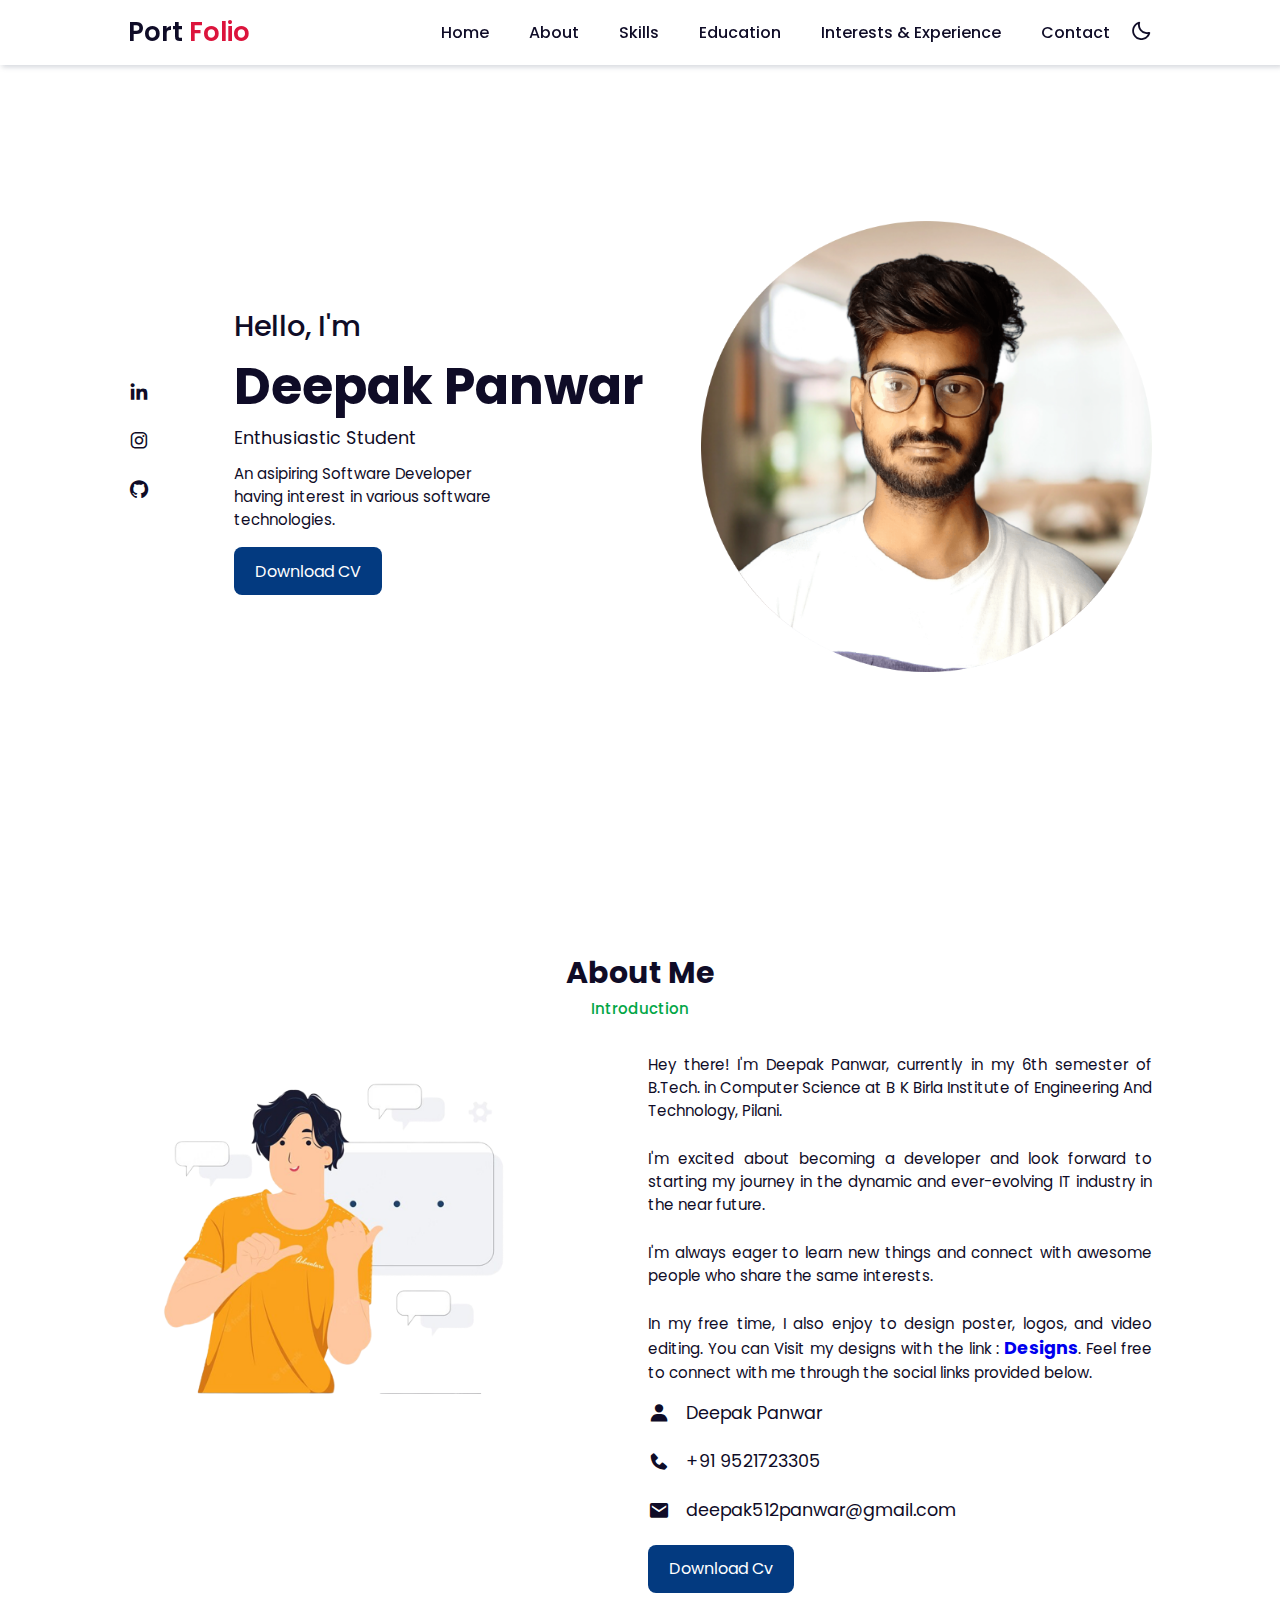
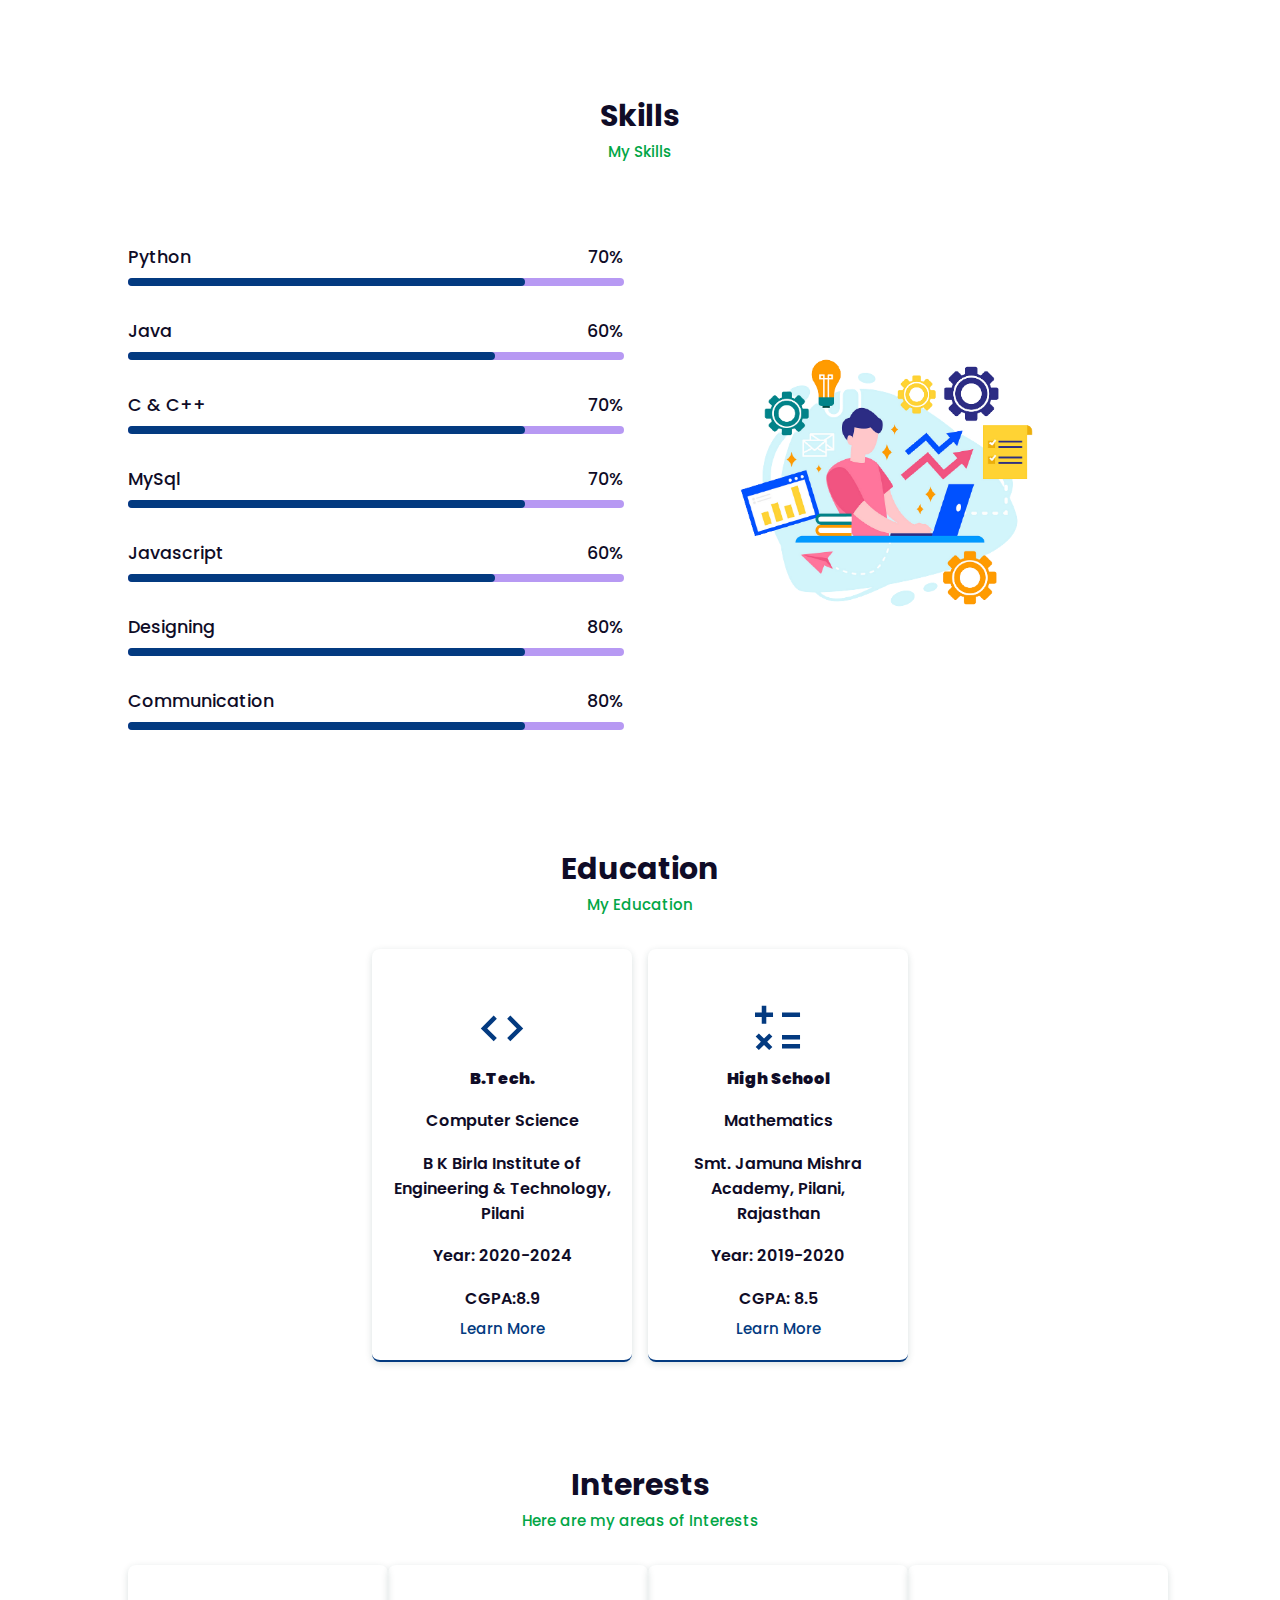
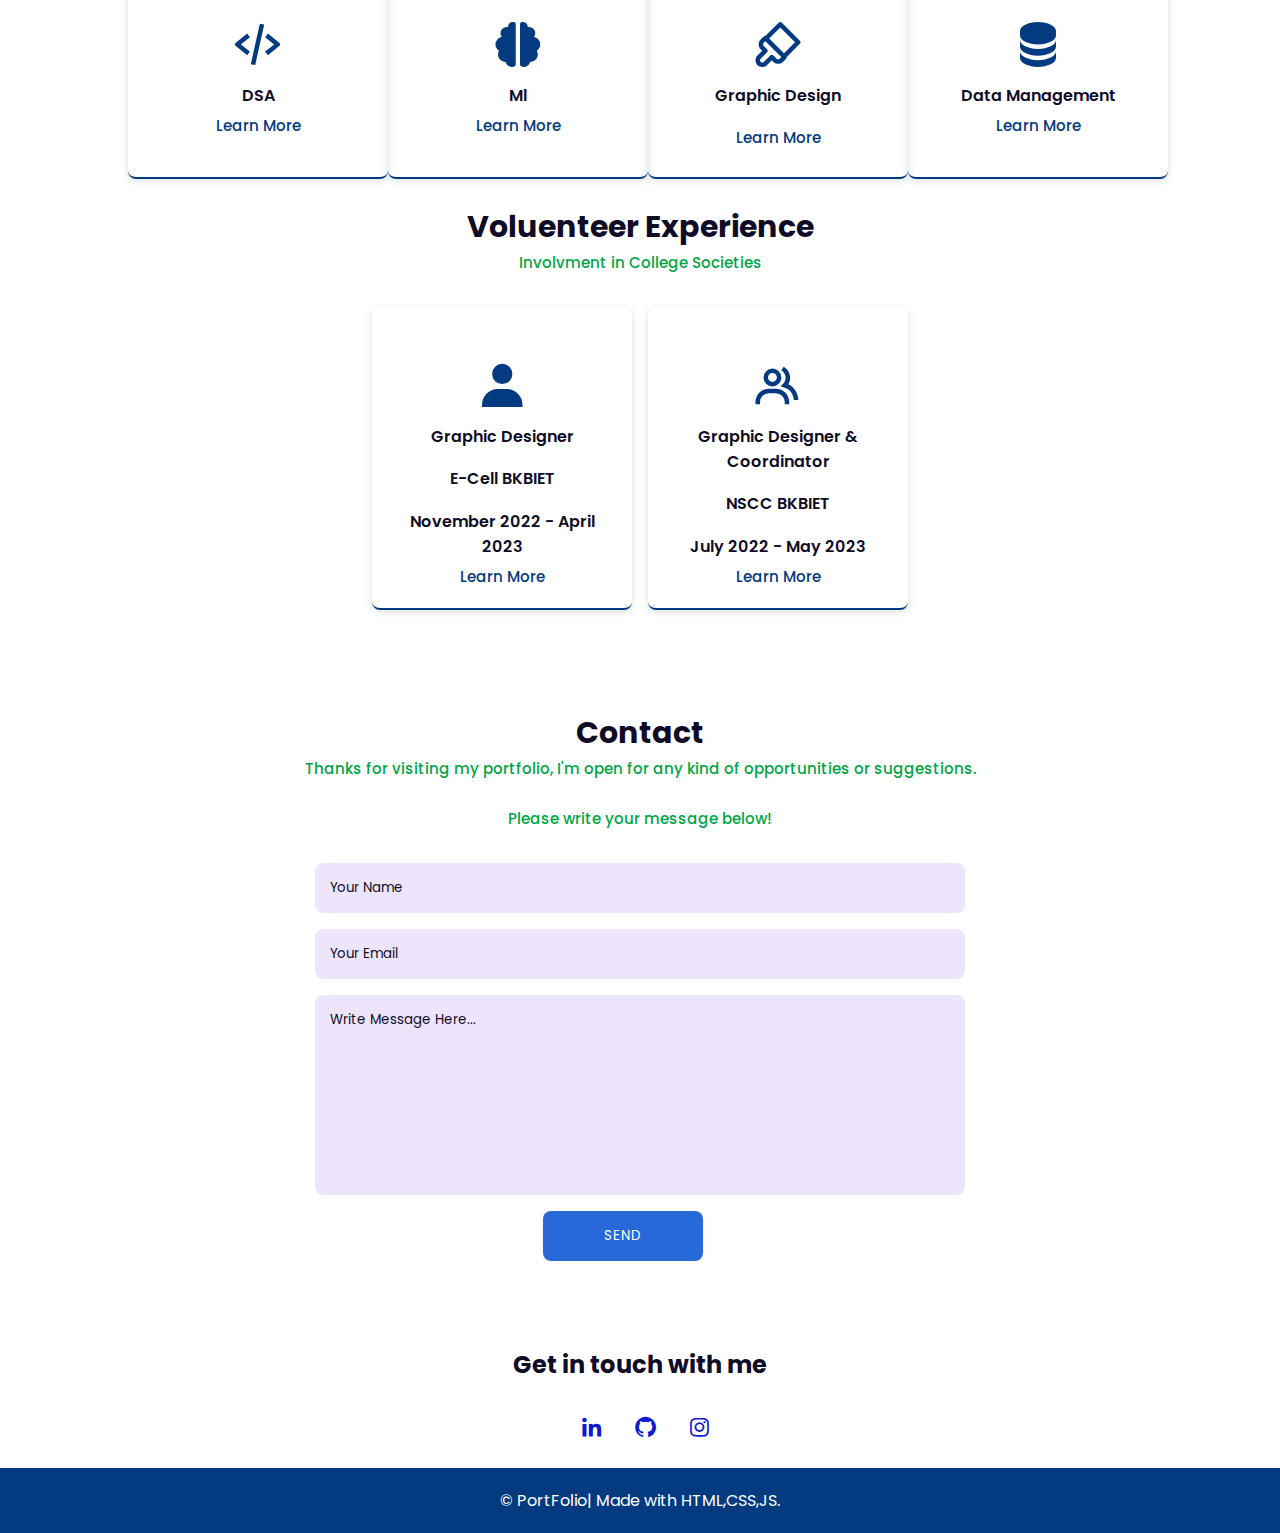
==== index.html @ 1e70e0e8 "Add files via upload" ====
<!DOCTYPE html>
<html lang="en">

<head>
    <meta charset="UTF-8">
    <meta http-equiv="X-UA-Compatible" content="IE=edge">
    <meta name="viewport" content="width=device-width, initial-scale=1.0">
    <title> PortFlix - Personal Portfolio Website </title>
    <link rel="stylesheet" href="style.css">
    <link rel="stylesheet" href="https://cdn.jsdelivr.net/npm/boxicons@latest/css/boxicons.min.css">
</head>

<body>
<!-- Navbar  Section Start -->
<header>
    <a href="#home" class="logo">Port <span> Folio</span></a>

    <div class="bx bx-menu" id="menu-icon"></div>

    <ul class="navbar">
        <li><a href="#home">Home</a></li>
        <li><a href="#about">About</a></li>
        <li><a href="#skills">Skills</a></li>
        <li><a href="#Education">Education</a></li>
        <li><a href="#Interests & Experience">Interests & Experience</a></li>
        <li><a href="#contact">Contact</a></li>
        <div class="bx bx-moon" id="darkmode"></div>
    </ul>
</header>
<!-- Navbar Section End -->
<!-- Home Section Start -->
<section class="home" id="home">
    <div class="social">
        <a href="https://www.linkedin.com/in/deepakpanwar"><i class='bx bxl-linkedin'></i></a>
        <a href="https://instagram.com/deepakpanwar512?igshid=ZGUzMzM3NWJiOQ=="><i class='bx bxl-instagram'></i></a>
        <a href="https://github.com/DJPanwar"><i class='bx bxl-github'></i></a>
    </div>
    <div class="home-img">
        <img src="profile-pic.png" alt="">
    </div>
    <div class="home-text">
        <span>Hello, I'm</span>
        <h1>Deepak Panwar</h1>
        <h2>Enthusiastic Student</h2>
        <p>An asipiring Software Developer<br> having interest in various software <br> technologies.</p>
        <a href="first resume.pdf" class="btn">Download CV</a>
    </div>
</section>
<!-- Home Section End -->
<!-- About Section Start -->

<section class="about" id="about">
    <div class="heading">
        <h2>About Me</h2>
        <span>Introduction</span>
    </div>

    <div class="about-container">
        <div class="about-img">
            <img src="about.png" alt="">
        </div>
        <div class="about-text">
            <p>Hey there! I'm Deepak Panwar, currently in my 6th semester of B.Tech. in Computer Science at B K Birla Institute of Engineering And Technology, Pilani.</p>
            <br>
            <p>I'm excited about becoming a developer and look forward to starting my journey in the dynamic and ever-evolving IT industry in the near future.</p>
            <br>
            <p>I'm always eager to learn new things and connect with awesome people who share the same interests.</p>
            <br>
            <p>In my free time, I also enjoy to design poster, logos, and video editing. You can Visit my designs with the link : <span><a href="design.html"><b>Designs</b></a></span>. Feel free to connect with me through the social links provided below.</p>
            <div class="information">
                <div class="info-box">
                    <i class='bx bxs-user'></i>
                    <span>Deepak Panwar</span>
                </div>

                <div class="info-box">
                    <i class='bx bxs-phone'></i>
                    <span>+91 9521723305</span>
                </div>

                <div class="info-box">
                    <i class='bx bxs-envelope'></i>
                    <span>deepak512panwar@gmail.com</span>
                </div>
            </div>
            <a href="first resume.pdf" class="btn">Download Cv</a>
        </div>
    </div>
</section>
<!-- About Section End -->


<!-- Skills Section Start -->

<section class="skills" id="skills">
    <div class="heading">
        <h2>Skills</h2>
        <span>My Skills</span>
    </div>

    <div class="skills-container">
        <div class="bars">

            <div class="bars-box">
                <h3>Python</h3>
                <span>70%</span>
                <div class="light-bar"></div>
                <div class="percent-bar react-bar"></div>
            </div>

            <div class="bars-box">
                <h3>Java</h3>
                <span>60%</span>
                <div class="light-bar"></div>
                <div class="percent-bar js-bar"></div>
            </div>

            <div class="bars-box">
                <h3>C & C++</h3>
                <span>70%</span>
                <div class="light-bar"></div>
                <div class="percent-bar react-bar"></div>
            </div>

            <div class="bars-box">
                <h3>MySql</h3>
                <span>70%</span>
                <div class="light-bar"></div>
                <div class="percent-bar react-bar"></div>
            </div>

            <div class="bars-box">
                <h3>Javascript</h3>
                <span>60%</span>
                <div class="light-bar"></div>
                <div class="percent-bar js-bar"></div>
            </div>

            <div class="bars-box">
                <h3>Designing</h3>
                <span>80%</span>
                <div class="light-bar"></div>
                <div class="percent-bar react-bar"></div>
            </div>

            <div class="bars-box">
                <h3>Communication</h3>
                <span>80%</span>
                <div class="light-bar"></div>
                <div class="percent-bar react-bar"></div>
            </div>
        </div>
        <div class="skills-img">
            <img src="1_8ygFKYb0Yo6Hc-vnScGA9A-removebg-preview.png" alt="Skill">
        </div>
    </div>
</section>
<!-- Skills Section End -->

<!-- Services Section Start -->
<section class="Education" id="Education">
    <div class="heading">
        <h2>Education</h2>
        <span>My Education</span>
    </div>
    <div class="services-content">

        <div class="services-box">
            <i class='bx bx-code'></i>
            <h3><b>B.Tech.</b></h3>
            <h3>Computer Science</h3>
            <h3>B K Birla Institute of Engineering & Technology, Pilani</h3>
            <h3>Year: 2020-2024</h3>
            <h3>CGPA:8.9</h3>
            <a href="#contact">Learn More</a>
        </div>

        <div class="services-box">
            <i class='bx bx-math'></i>
            <h3><b>High School</b></h3>
            <h3>Mathematics</h3>
            <h3>Smt. Jamuna Mishra Academy, Pilani, Rajasthan</h3>
            <h3>Year: 2019-2020</h3>
            <h3>CGPA: 8.5</h3>
            <a href="#contact">Learn More</a>
        </div>
     
    </div>
</section>
<!-- Services Section End -->

<!-- Services Section Start -->
<section class="Interests & Experience" id="Interests & Experience">
    <div class="heading">
        <h2>Interests</h2>
        <span>Here are my areas of Interests</span>
    </div>
    <div class="services-content">

        <div class="services-box">
            <i class='bx bx-code-alt'></i>
            <h3>DSA</h3>
            <a href="#contact">Learn More</a>
        </div>

        <div class="services-box">
            <i class='bx bxs-brain'></i>
            <h3>Ml</h3>
            <a href="#contact">Learn More</a>
        </div>
        <div class="services-box">
            <i class='bx bx-brush'></i>
            <h3>Graphic Design<h3>
            <a href="#contact">Learn More</a>
        </div>

        <div class="services-box">
            <i class='bx bxs-data'></i>
            <h3>Data Management</h3>
            <a href="#contact">Learn More</a>
        </div>
    </div>
    <br>
    <div class="heading">
        <h2>Voluenteer Experience</h2>
        <span>Involvment in College Societies</span>
    </div>
    <div class="services-content">

        <div class="services-box">
            <i class='bx bxs-user'></i>
            <h3>Graphic Designer</h3>
            <h3>E-Cell BKBIET</h3>
            <h3>November 2022 - April 2023</h3>
            <a href="#contact">Learn More</a>
        </div>

        <div class="services-box">
            <i class='bx bx-group'></i>
            <h3>Graphic Designer & Coordinator</h3>
            <h3>NSCC BKBIET</h3>
            <h3>July 2022 - May 2023</h3>
            <a href="#contact">Learn More</a>
        </div>
</section>
<!-- Services Section End -->

<!-- Contact Section Start -->
<section class="contact" id="contact">
    <div class="heading">
        <h2>Contact</h2>
        <span>Thanks for visiting my portfolio, I'm open for any kind of opportunities or suggestions.</span>
        <br>
        <br>
        <span>Please write your message below!</span>
    </div>
    <div class="contact-form">
        <form  name="contact" method="POST" data-netlify="true">
            <input type="hidden" name="form-name" value="contact">
            <input type="text" name="name" placeholder="Your Name" required>
            <input type="email" name="email" id="" placeholder="Your Email" required>
            <textarea name="message" cols="30" rows="10" placeholder="Write Message Here..." required></textarea>
            <input type="button" value="Send" class="contact-button">
        </form>
    </div>
</section>
<!-- Contact Section End -->
<div class="footer">
    <h2>Get in touch with me</h2>
    <div class="footer-social">
        <a href="https://www.linkedin.com/in/deepakpanwar"><i class='bx bxl-linkedin'></i></a>
        <a href="https://github.com/DJPanwar"><i class='bx bxl-github'></i></a>
        <a href="https://instagram.com/deepakpanwar512?igshid=ZGUzMzM3NWJiOQ=="><i class='bx bxl-instagram'></i></a>
    </div>

</div>

<div class="copyright">
    &#169; PortFolio| Made with HTML,CSS,JS.</p>
</div>










    <!-- Javascript -->
    <script src="script.js"></script>
</body>

</html>
---- style.css ----
@import url("https://fonts.googleapis.com/css2?family=Poppins:wght@200;300;400;500;600;700&display=swap");

 * {
   margin: 0;
   padding: 0;
   box-sizing: border-box;
   list-style: none;
   text-decoration: none;
   scroll-behavior: smooth;
   scroll-padding-top: 2rem;
   font-family: "Poppins", sans-serif;
 }

 :root {
   --main-color: #033a80;
   --bg-color: #fff;
   --text-color: #0f0c27;
   --hover: hsl(260, 100%, 51%);
   --big-font: 3.2rem;
   --medium-font: 1.8rem;
   --p-font: 0.941rem;
 }

 section {
   padding: 50px 10%;
 }

 body.active {
   --text-color: #fff;
   --bg-color: #000000;
 }

 body {
   background: var(--bg-color);
   color: var(--text-color);
 }

 *::selection {
   color: var(--bg-color);
   background: var(--main-color);
 }

 .heading {
   text-align: center;
 }

 .heading h2 {
   font-size: 30px;
 }

 .heading span {
   font-size: var(--p-font);
   color: rgb(2, 166, 70);
 }

 header {
   position: fixed;
   width: 100%;
   top: 0;
   right: 0;
   z-index: 1000;
   display: flex;
   align-items: center;
   justify-content: space-between;
   background: var(--bg-color);
   padding: 13px 10%;
   transition: 0.2s;
   box-shadow: -3px -3px 7px #ffffff73,
     2px 2px 5px rgba(94, 104, 121, 0.288);
 }

 header.shadow {
   box-shadow: 0 0 4px rgb(14 55 54 / 15%);
 }

 .logo {
   font-size: 1.61rem;
   font-weight: 600;
   color: var(--text-color);
 }

 .logo span {
   font-size: 1.61rem;
   font-weight: 600;
   color: crimson;
 }

 .navbar {
   display: flex;
 }

 .navbar a {
   font-size: 1rem;
   padding: 10px 20px;
   color: var(--text-color);
   font-weight: 500;
 }

 .navbar a:hover {
   color: var(--hover);
 }

 #menu-icon {
   font-size: 24px;
   cursor: pointer;
   z-index: 10001;
   display: none;
 }

 #darkmode {
   font-size: 22px;
   cursor: pointer;
 }

 .home {
   position: relative;
   width: 100%;
   min-height: 100vh;
   display: grid;
   grid-template-columns: 0.2fr 1fr 1fr;
   align-items: center;
   gap: 1rem;
 }

 .home-img {
   order: 3;
 }

 .home-img img {
   width: 100%;
 }
.home-img :hover{
  transform: scale(1.1);
 
}
 .home-text span {
   font-size: var(--medium-font);
   font-weight: 500;
 }

 .home-text h1 {
   font-size: var(--big-font);
 }
 .home-text h2 {
   font-size: 1.1rem;
   font-weight: 400;
 }

 .home-text p {
   font-size: var(--p-font);
   font-weight: 400;
   margin: 0.7rem 0 1rem;
 }

 .social {
   display: flex;
   flex-direction: column;
 }

 .social a {
   margin-bottom: 1rem;
   font-size: 22px;
   color: var(--text-color);
 }

 .social a:hover {
   color: var(--hover);
 }

 .btn {
   display: inline-block;
   background: var(--main-color);
   color: #fff;
   padding: 0.7rem 1.3rem;
   border-radius: 0.5rem;
 }

 .btn:hover {
   background: var(--hover);
 }


 .about-container {
   display: grid;
   grid-template-columns: repeat(2, 1fr);
   gap: 1rem;
   margin-top: 2rem;
 }

 .about-img img {
   width: 80%;
   border-radius: 0.5rem;
 }

 .about-text p {
   font-size: var(--p-font);
   font-weight: 400;
   text-align: justify;
 }

 .information {
   margin: 1rem 0 1.4rem;
 }

 .information .info-box {
   display: flex;
   align-items: center;
   margin-bottom: 1.4rem;
 }

 .information .info-box .bx {
   font-size: 22px;
 }

 .information .info-box span {
   font-weight: 400;
   margin-left: 1rem;
 }

 .skills-container {
   display: grid;
   grid-template-columns: repeat(2, 1fr);
   align-items: center;
   gap: 2rem;
   margin-top: 4rem;
 }

 .skills-img img {
   width: 80%;
   padding-left: 4rem;
   object-position: center;
 }

 .bars-box {
   position: relative;
   display: flex;
   justify-content: space-between;
   align-items: center;
   padding: 1rem 0;
   margin-bottom: 1rem;
 }

 .bars-box h3,
 span {
   font-size: 1.1rem;
   font-weight: 500;
 }

 .light-bar {
   position: absolute;
   bottom: 0;
   left: 0;
   width: 100%;
   height: 0.5rem;
   background: hsla(260, 100%, 44%, 0.4);
   border-radius: 0.5rem;
 }

 .percent-bar {
   position: absolute;
   bottom: 0;
   left: 0;
   height: 0.5rem;
   background: var(--main-color);
   border-radius: 0.5rem;
 }

 .html-bar {
   width: 94%;
 }

 .css-bar {
   width: 84%;
 }

 .js-bar {
   width: 74%;
 }

 .react-bar {
   width: 80%;
 }

 .services-content {
   display: grid;
   grid-template-columns: repeat(auto-fit, minmax(200px, auto));
   justify-content: center;
   gap: 1rem;
   margin-top: 2rem;
 }

 .services-box {
   padding: 20px;
   width: 260px;
   display: flex;
   flex-direction: column;
   align-items: center;
   text-align: center;
   border-radius: 0.5rem;
   border-bottom: 2px solid var(--main-color);
   box-shadow: 0 2px 7px rgb(14 55 54 / 15%);
 }

 .services-box:hover {
   background-color: #02225a;
 }

 .services-box h3 {
   font-size: 1rem;
   font-weight: 600;
   margin: 0.7rem 0 0.4rem;
 }

 .services-box:hover h3 {
   color: #fff;
 }

 .services-box .bx {
   padding-top: 2rem;
   font-size: 54px;
   color: var(--main-color);
 }

 .services-box:hover .bx {
   color: #22cf91;
 }

 .services-box a {
   color: var(--main-color);
   font-size: var(--p-font);
   font-weight: 500;
 }

 .services-box:hover a {
   color: #8b8a8f;
 }

 .contact-form {
   display: grid;
   place-items: center;
   margin-top: 2rem;
 }

 .contact-form form {
   display: flex;
   flex-direction: column;
   width: 650px;
 }

 form input,
 textarea {
   padding: 15px;
   border-radius: 0.5rem;
   width: 100%;
   border: none;
   outline: none;
   background: hsla(260, 100%, 44%, 0.1);
   margin-bottom: 1rem;
   color: var(--text-color);
 }

 form input::placeholder,
 textarea::placeholder {
   color: var(--text-color);
 }

 form textarea {
   resize: none;
   height: 200px;
 }

 .contact-button {
   width: 160px;
   cursor: pointer;
   background: #2768d9;
   color: #fff;
   align-items: center;
   justify-content: center;
   text-transform: uppercase;
   letter-spacing: 1px;
   margin-left: 35%;
 }

 .contact-button:hover {
   background: var(--hover);
 }

 .footer {
   display: grid;
   place-items: center;
   padding: 20px;
   color: #000;
 }

 .footer h2 {
   font-size: 1.5rem;
   margin-bottom: 1.6rem;
   color: var(--text-color)
 }

 .footer-social a i {
   color: rgb(10, 26, 208);
   font-size: 25px;
   margin-left: 10px;
   text-align: center;
   line-height: 40px;
   background-color: #fff;
   border-radius: 50%;
   width: 40px;
   height: 40px;
 }

 .copyright {
   padding: 20px;
   background: var(--main-color);
   text-align: center;
   color: #fff;
 }

 .copyright a {
   color: #22cf91;
 }

 /* For Mobile */
 @media (max-width: 991px) {
   header {
     padding: 18px 4%;
   }

   section {
     padding: 50px 4%;
   }
 }

 @media (max-width: 881px) {
   :root {
     --big-font: 2.7rem;
     --medium-font: 1.4rem;
   }
 }

 @media (max-width: 768px) {
   :root {
     --big-font: 2.4rem;
     --medium-font: 1.2rem;
   }

   header {
     padding: 11px 4%;
   }

   #menu-icon {
     display: initial;
     color: var(--text-color);
   }

   header .navbar {
     position: absolute;
     top: -500px;
     left: 0;
     right: 0;
     display: flex;
     flex-direction: column;
     background: var(--bg-color);
     box-shadow: 0 4px 4px rgb(0 0 0 / 10%);
     transition: 0.2s ease;
     text-align: center;
   }

   .navbar.active {
     top: 100%;
   }

   .navbar a {
     padding: 1.5rem;
     display: block;
     background: var(--bg-color);
   }

   #darkmode {
     position: absolute;
     top: 1.4rem;
     right: 2rem;
   }

   .scroll-down {
     display: none;
   }

   .home {
     grid-template-columns: 0.5fr 3fr;
   }

   .home-text {
     grid-column: 1/3;
     padding-left: 1.4rem;
   }

   .home-img {
     order: initial;
   }

   .about-container {
     grid-template-columns: 1fr;
   }

   .about-img {
     display: flex;
     justify-content: center;
   }

   .skills-container {
     grid-template-columns: 1fr;
   }

   .skills-img img {
     padding-left: 0;
   }

   .skills-img {
     padding-top: 2rem;
     display: flex;
     justify-content: center;
   }

   .contact-form form {
     width: 300px;
   }

   .contact-button {
     margin-left: 25%;
   }
 }

 @media (max-width: 340px) {
   :root {
     --big-font: 1.7rem;
     --medium-font: 1.1rem;
   }

   .home-text span {
     font-size: 1rem;
   }

   .home-text h2 {
     font-size: 0.9rem;
     font-weight: 500;
   }

   .information .info-box span {
     font-size: 1rem;
   }

   .contact-form form {
     width: 300px;
   }

   .contact-button {
     margin-left: 25%;
   }
 }
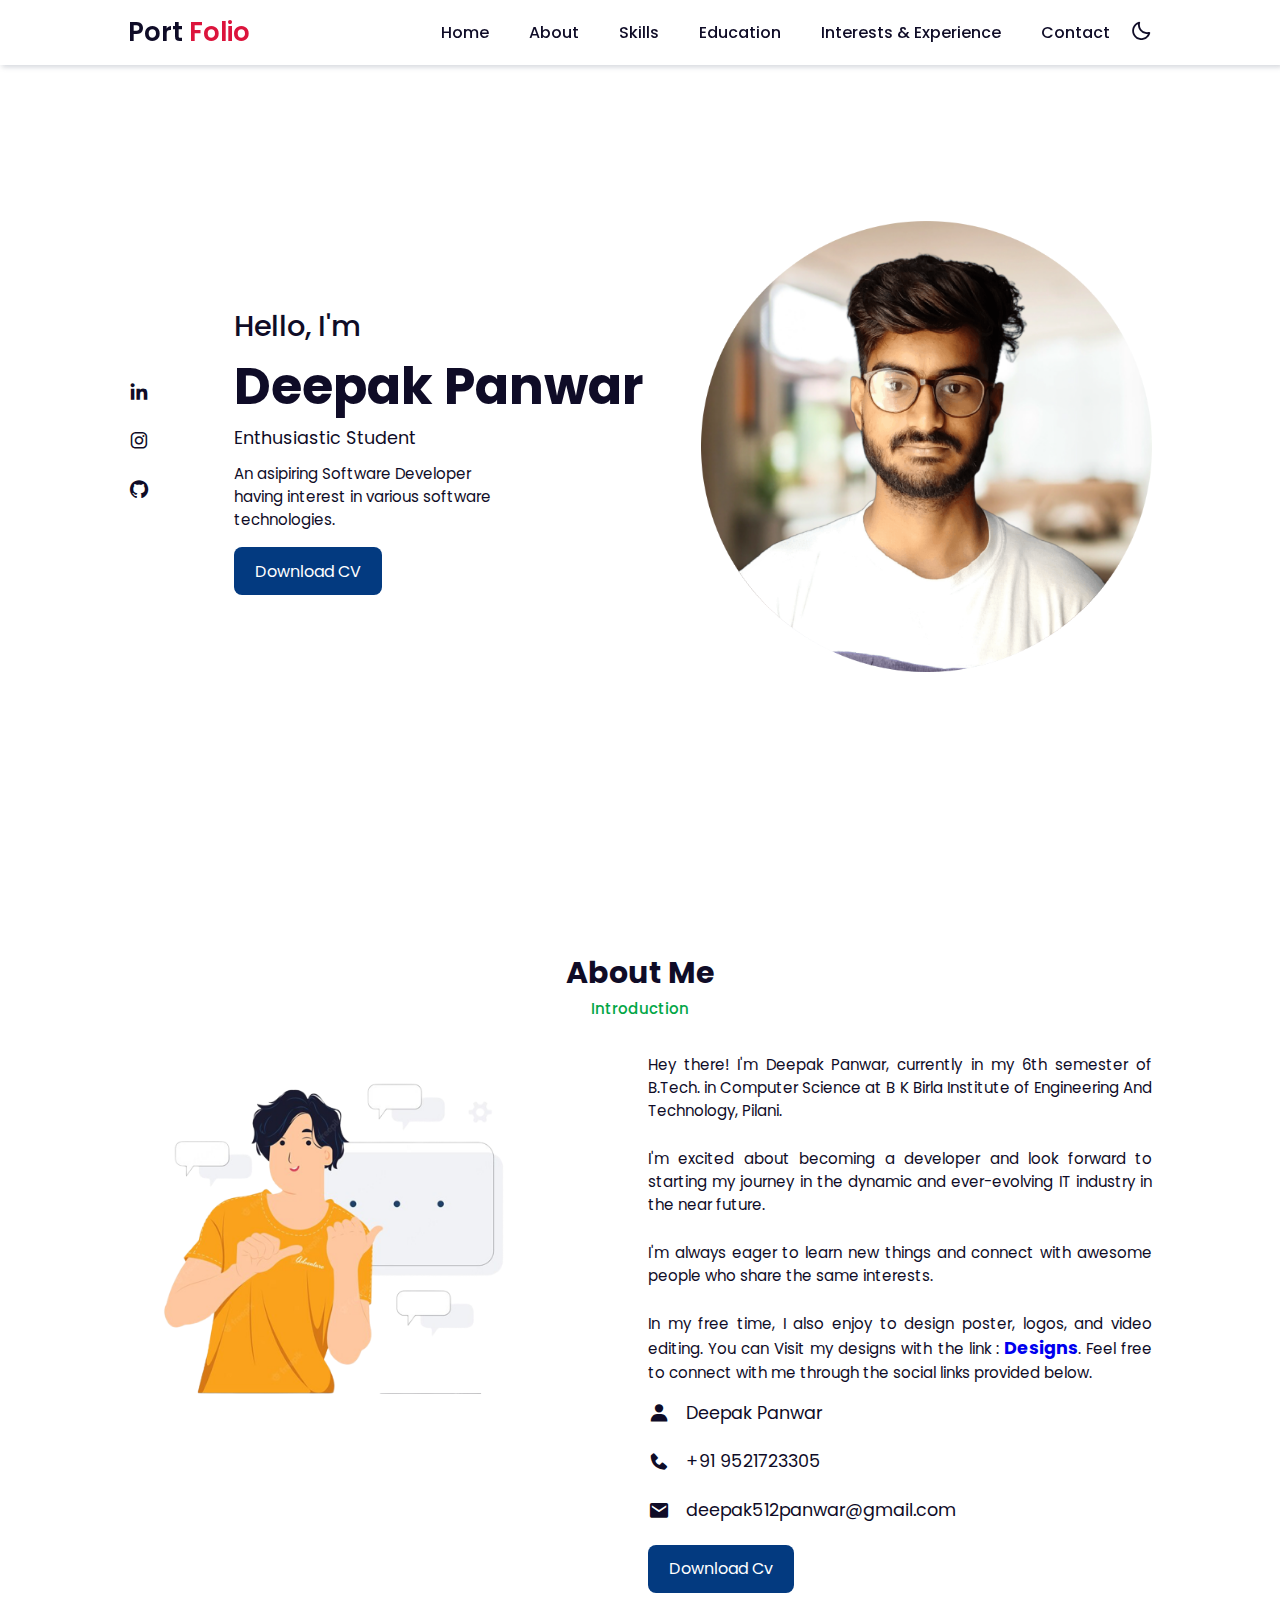
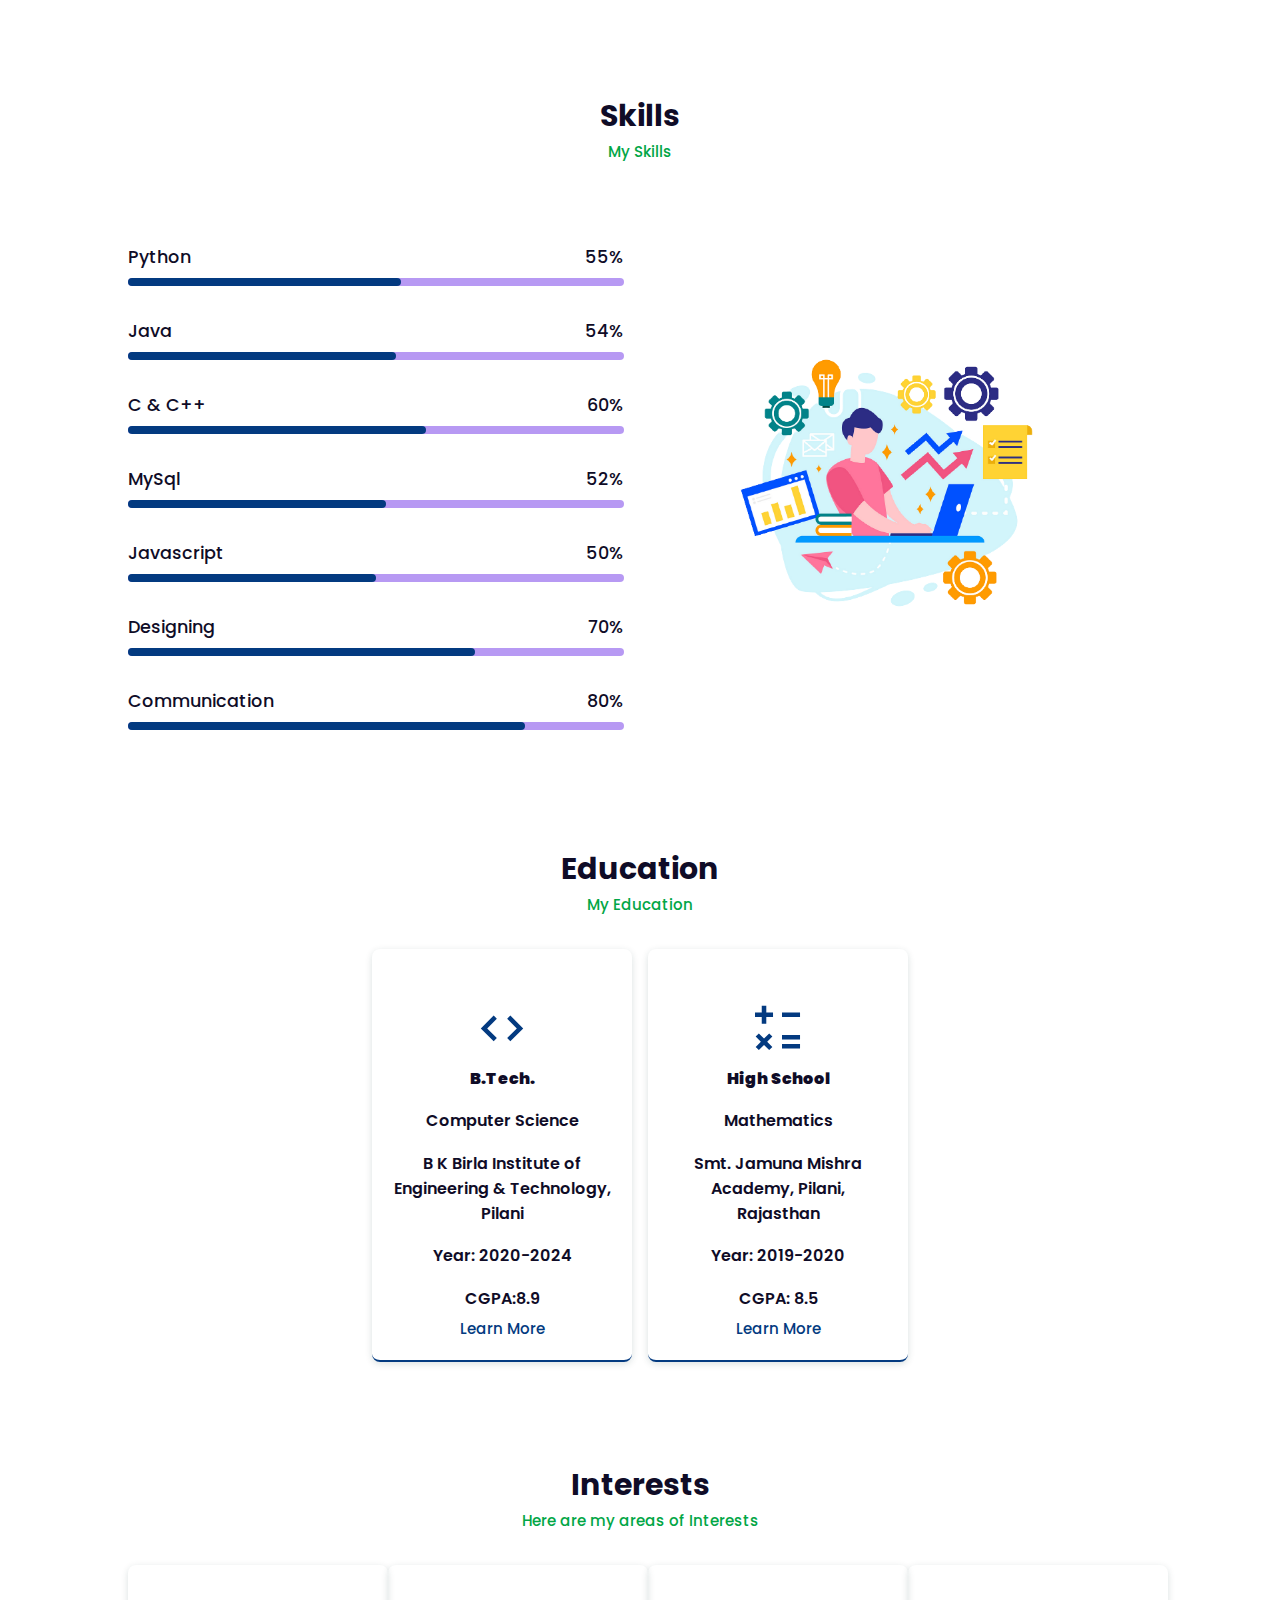
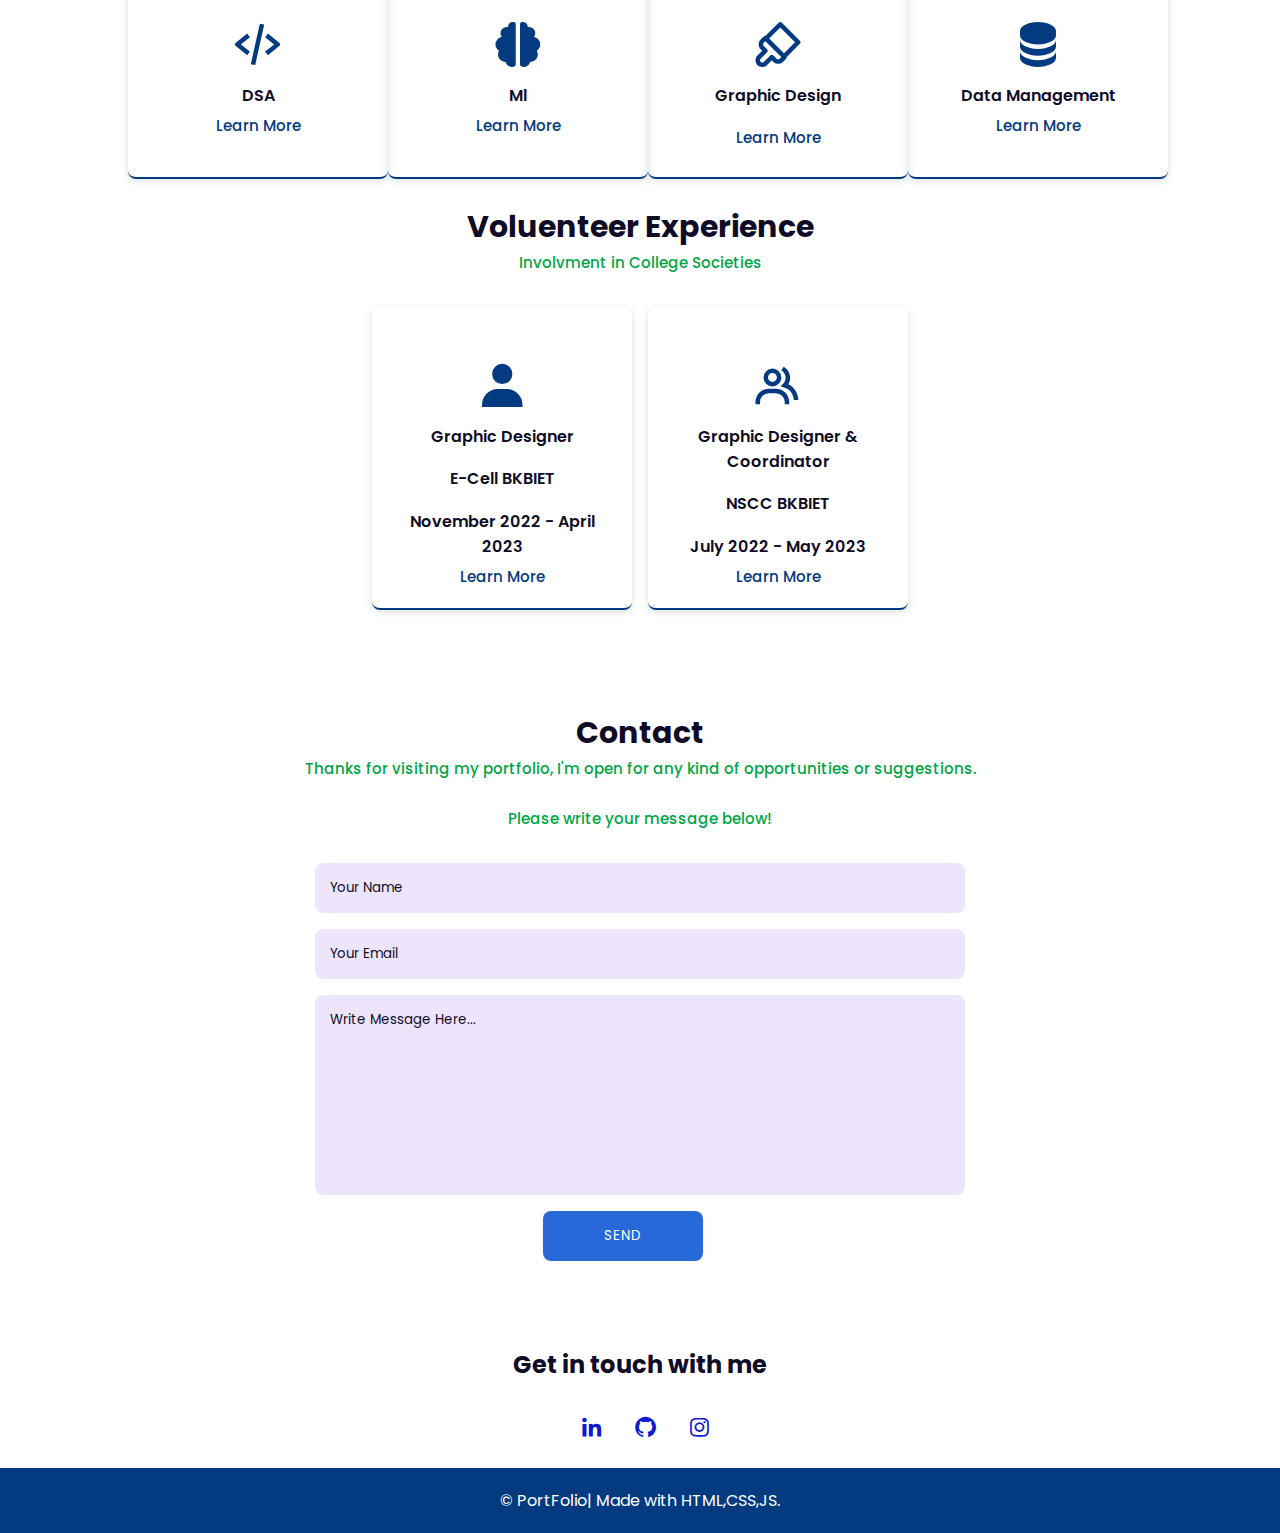
==== commit 0ea848a7: "Update index.html" ====
--- a/index.html
+++ b/index.html
@@ -103,51 +103,51 @@
 
             <div class="bars-box">
                 <h3>Python</h3>
+                <span>55%</span>
+                <div class="light-bar"></div>
+                <div class="percent-bar py-bar"></div>
+            </div>
+
+            <div class="bars-box">
+                <h3>Java</h3>
+                <span>54%</span>
+                <div class="light-bar"></div>
+                <div class="percent-bar js-bar"></div>
+            </div>
+
+            <div class="bars-box">
+                <h3>C & C++</h3>
+                <span>60%</span>
+                <div class="light-bar"></div>
+                <div class="percent-bar css-bar"></div>
+            </div>
+
+            <div class="bars-box">
+                <h3>MySql</h3>
+                <span>52%</span>
+                <div class="light-bar"></div>
+                <div class="percent-bar my-bar"></div>
+            </div>
+
+            <div class="bars-box">
+                <h3>Javascript</h3>
+                <span>50%</span>
+                <div class="light-bar"></div>
+                <div class="percent-bar js1-bar"></div>
+            </div>
+
+            <div class="bars-box">
+                <h3>Designing</h3>
                 <span>70%</span>
                 <div class="light-bar"></div>
-                <div class="percent-bar react-bar"></div>
-            </div>
-
-            <div class="bars-box">
-                <h3>Java</h3>
-                <span>60%</span>
-                <div class="light-bar"></div>
-                <div class="percent-bar js-bar"></div>
-            </div>
-
-            <div class="bars-box">
-                <h3>C & C++</h3>
-                <span>70%</span>
-                <div class="light-bar"></div>
-                <div class="percent-bar react-bar"></div>
-            </div>
-
-            <div class="bars-box">
-                <h3>MySql</h3>
-                <span>70%</span>
-                <div class="light-bar"></div>
-                <div class="percent-bar react-bar"></div>
-            </div>
-
-            <div class="bars-box">
-                <h3>Javascript</h3>
-                <span>60%</span>
-                <div class="light-bar"></div>
-                <div class="percent-bar js-bar"></div>
-            </div>
-
-            <div class="bars-box">
-                <h3>Designing</h3>
-                <span>80%</span>
-                <div class="light-bar"></div>
-                <div class="percent-bar react-bar"></div>
+                <div class="percent-bar D-bar"></div>
             </div>
 
             <div class="bars-box">
                 <h3>Communication</h3>
                 <span>80%</span>
                 <div class="light-bar"></div>
-                <div class="percent-bar react-bar"></div>
+                <div class="percent-bar com-bar"></div>
             </div>
         </div>
         <div class="skills-img">
@@ -260,7 +260,7 @@
             <input type="text" name="name" placeholder="Your Name" required>
             <input type="email" name="email" id="" placeholder="Your Email" required>
             <textarea name="message" cols="30" rows="10" placeholder="Write Message Here..." required></textarea>
-            <input type="button" value="Send" class="contact-button">
+            <input type="submit" value="Send" class="contact-button">
         </form>
     </div>
 </section>
@@ -292,4 +292,4 @@
     <script src="script.js"></script>
 </body>
 
-</html>+</html>
--- a/style.css
+++ b/style.css
@@ -265,22 +265,33 @@
    border-radius: 0.5rem;
  }
 
- .html-bar {
-   width: 94%;
+ .js1-bar {
+   width: 50%;
  }
 
  .css-bar {
-   width: 84%;
+   width: 60%;
  }
 
  .js-bar {
-   width: 74%;
- }
-
- .react-bar {
+   width: 54%;
+ }
+
+ .my-bar {
+   width: 52%;
+ }
+
+.py-bar { 
+   width: 55%;
+ }
+
+.D-bar {
+   width: 70%;
+ }
+
+.com-bar {
    width: 80%;
  }
-
  .services-content {
    display: grid;
    grid-template-columns: repeat(auto-fit, minmax(200px, auto));
@@ -558,4 +569,4 @@
    .contact-button {
      margin-left: 25%;
    }
- }+ }
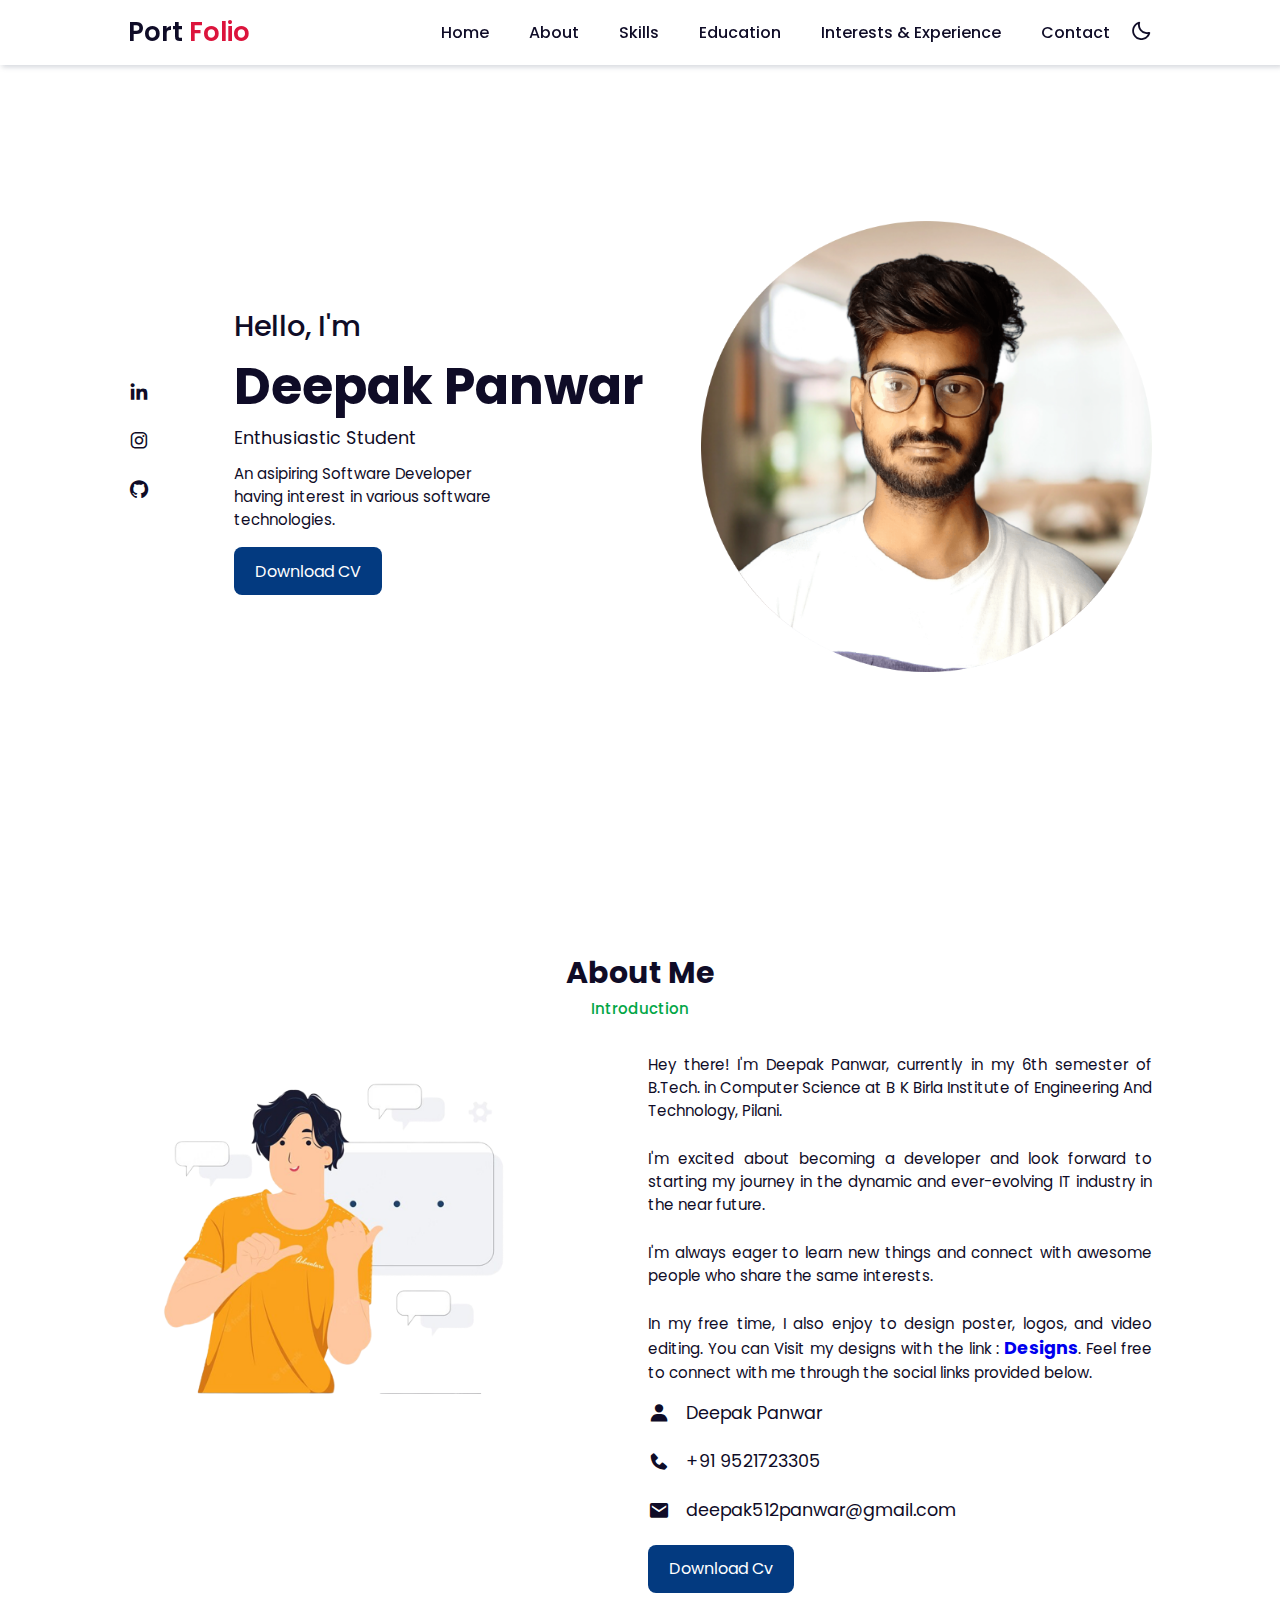
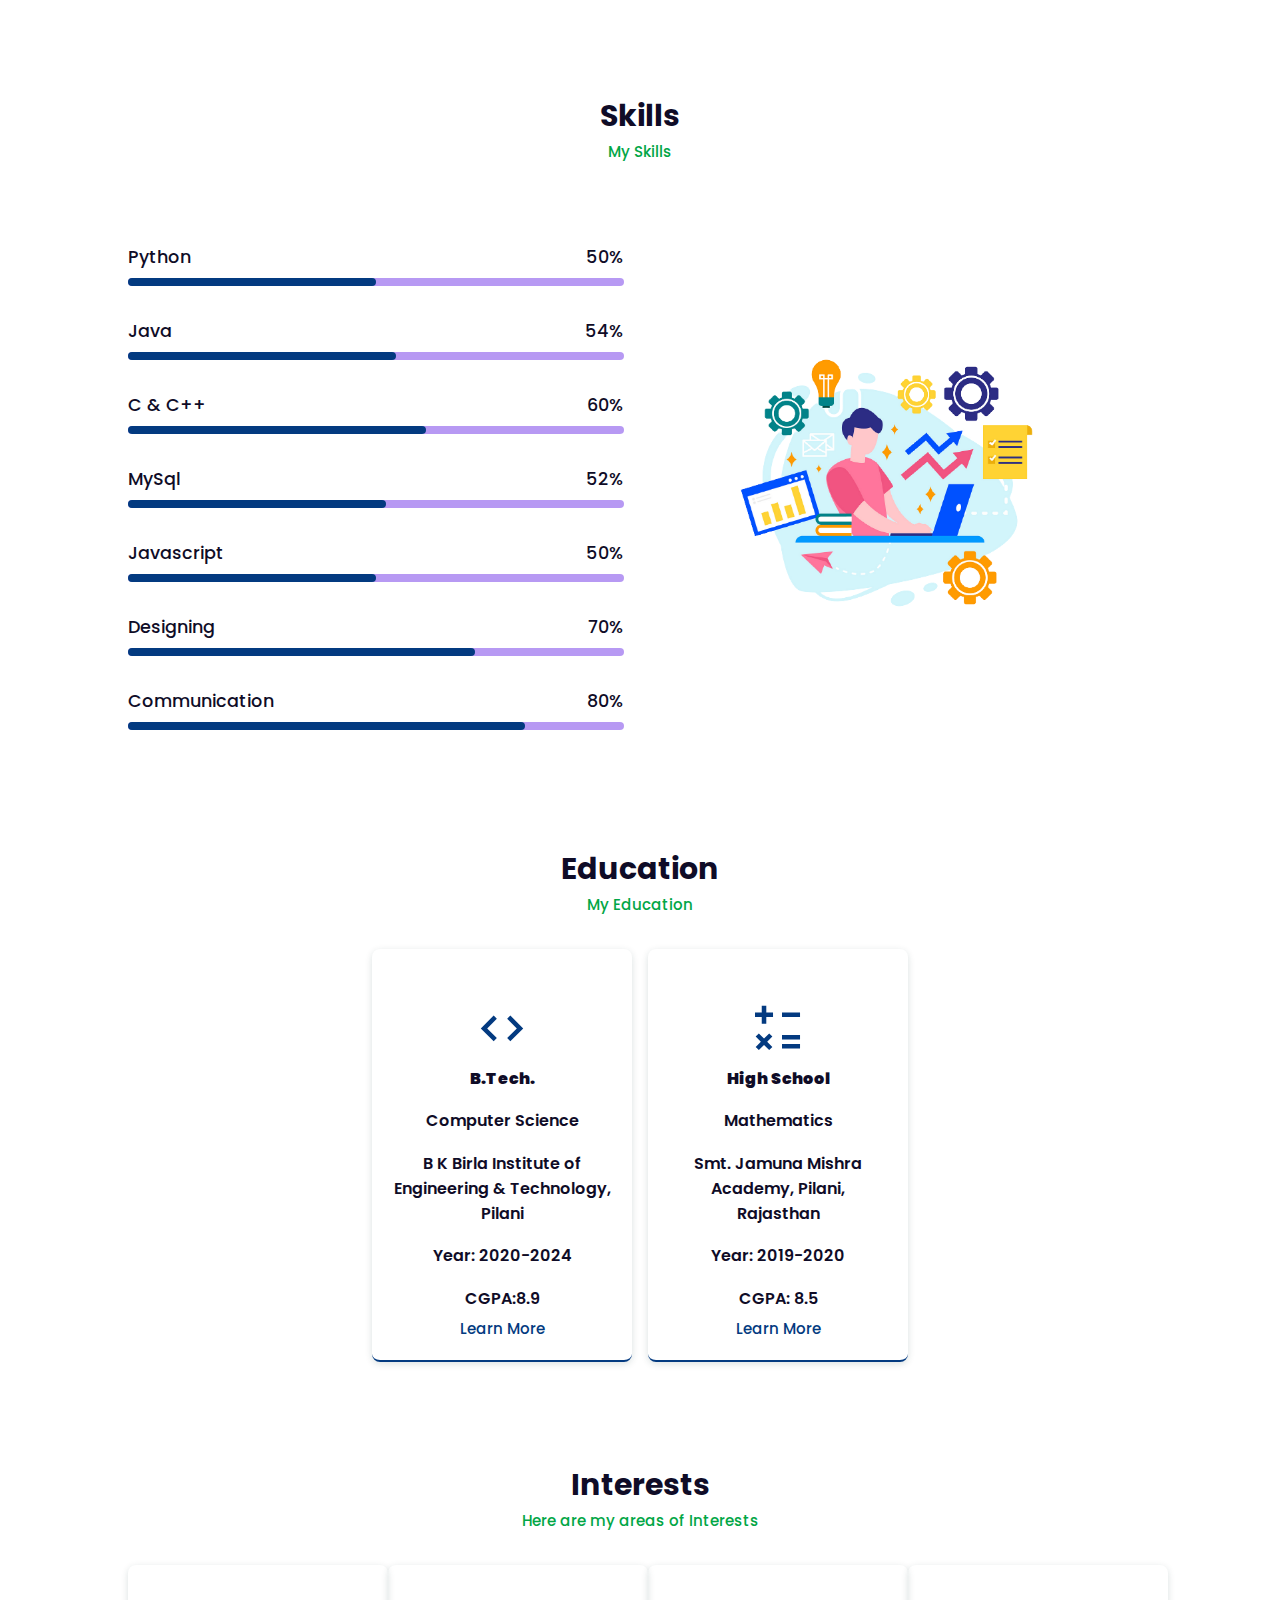
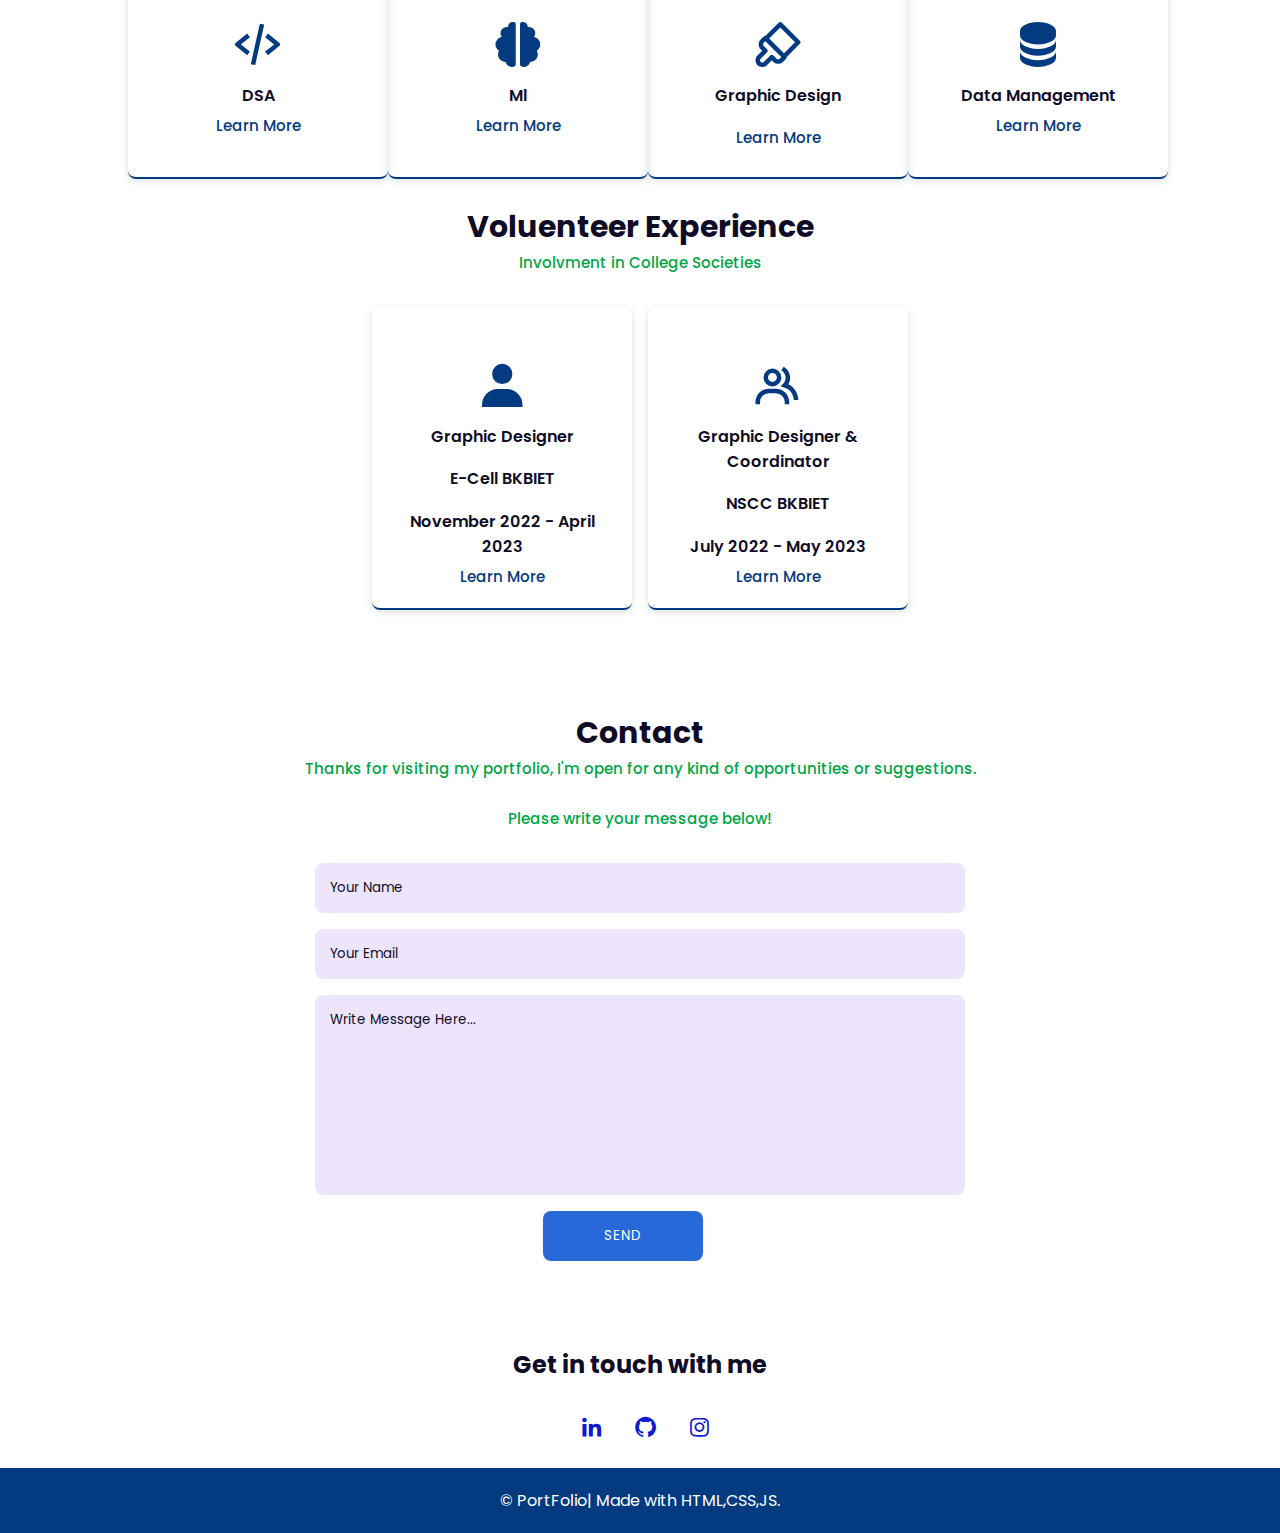
==== commit b7fcd6ef: "Update index.html" ====
--- a/index.html
+++ b/index.html
@@ -103,7 +103,7 @@
 
             <div class="bars-box">
                 <h3>Python</h3>
-                <span>55%</span>
+                <span>50%</span>
                 <div class="light-bar"></div>
                 <div class="percent-bar py-bar"></div>
             </div>
--- a/style.css
+++ b/style.css
@@ -282,7 +282,7 @@
  }
 
 .py-bar { 
-   width: 55%;
+   width: 50%;
  }
 
 .D-bar {
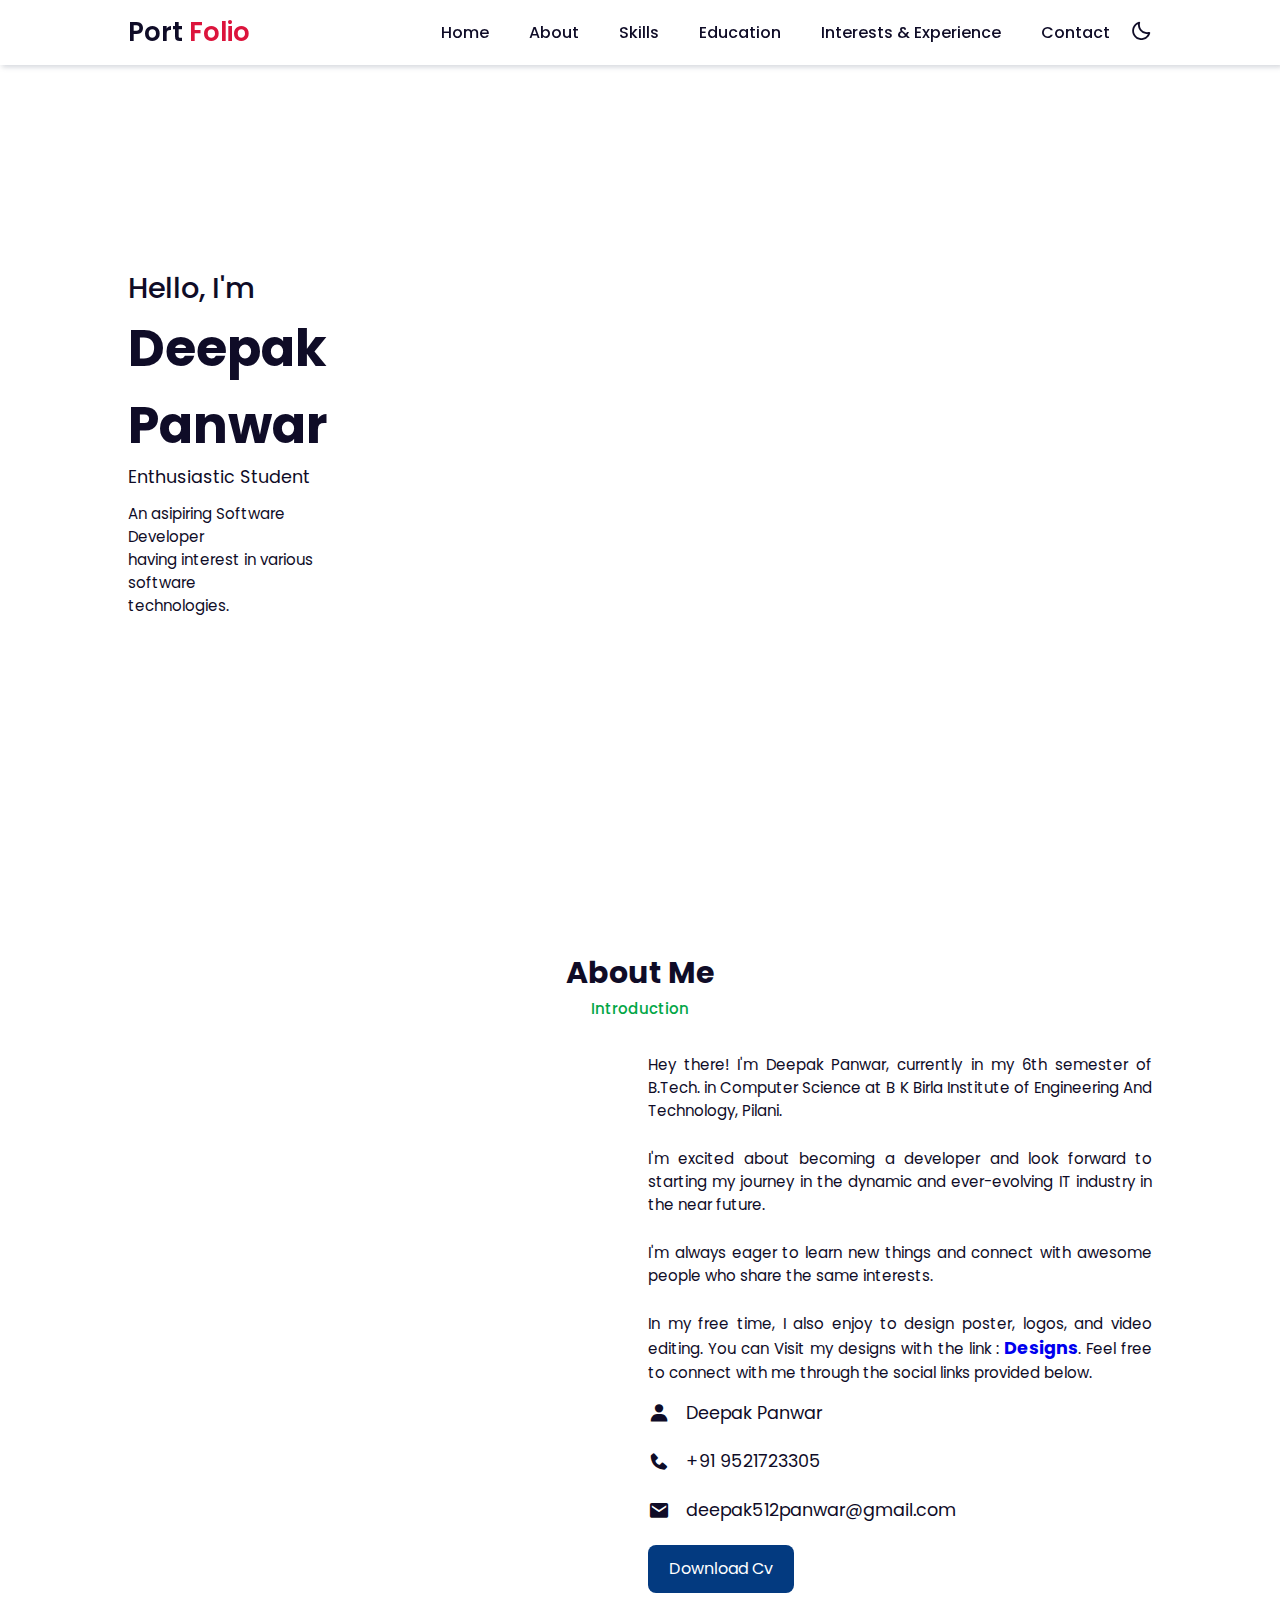
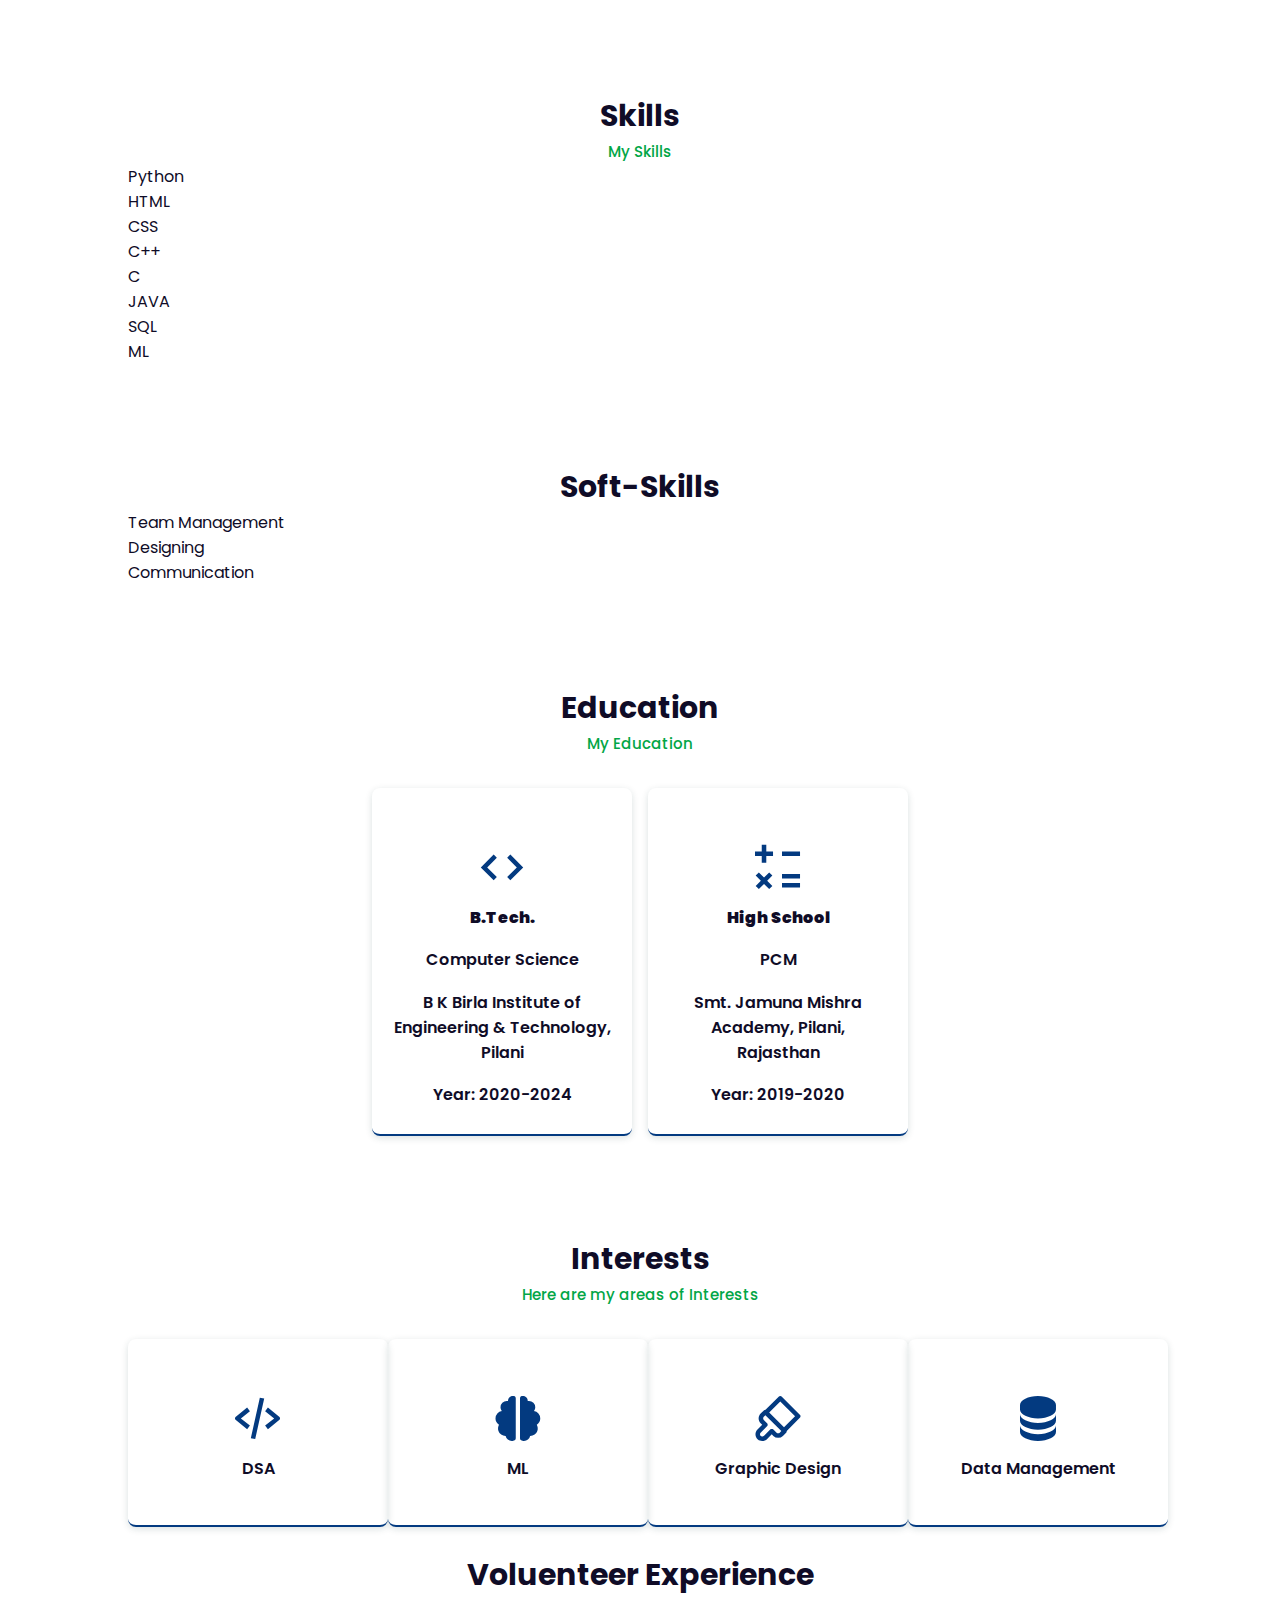
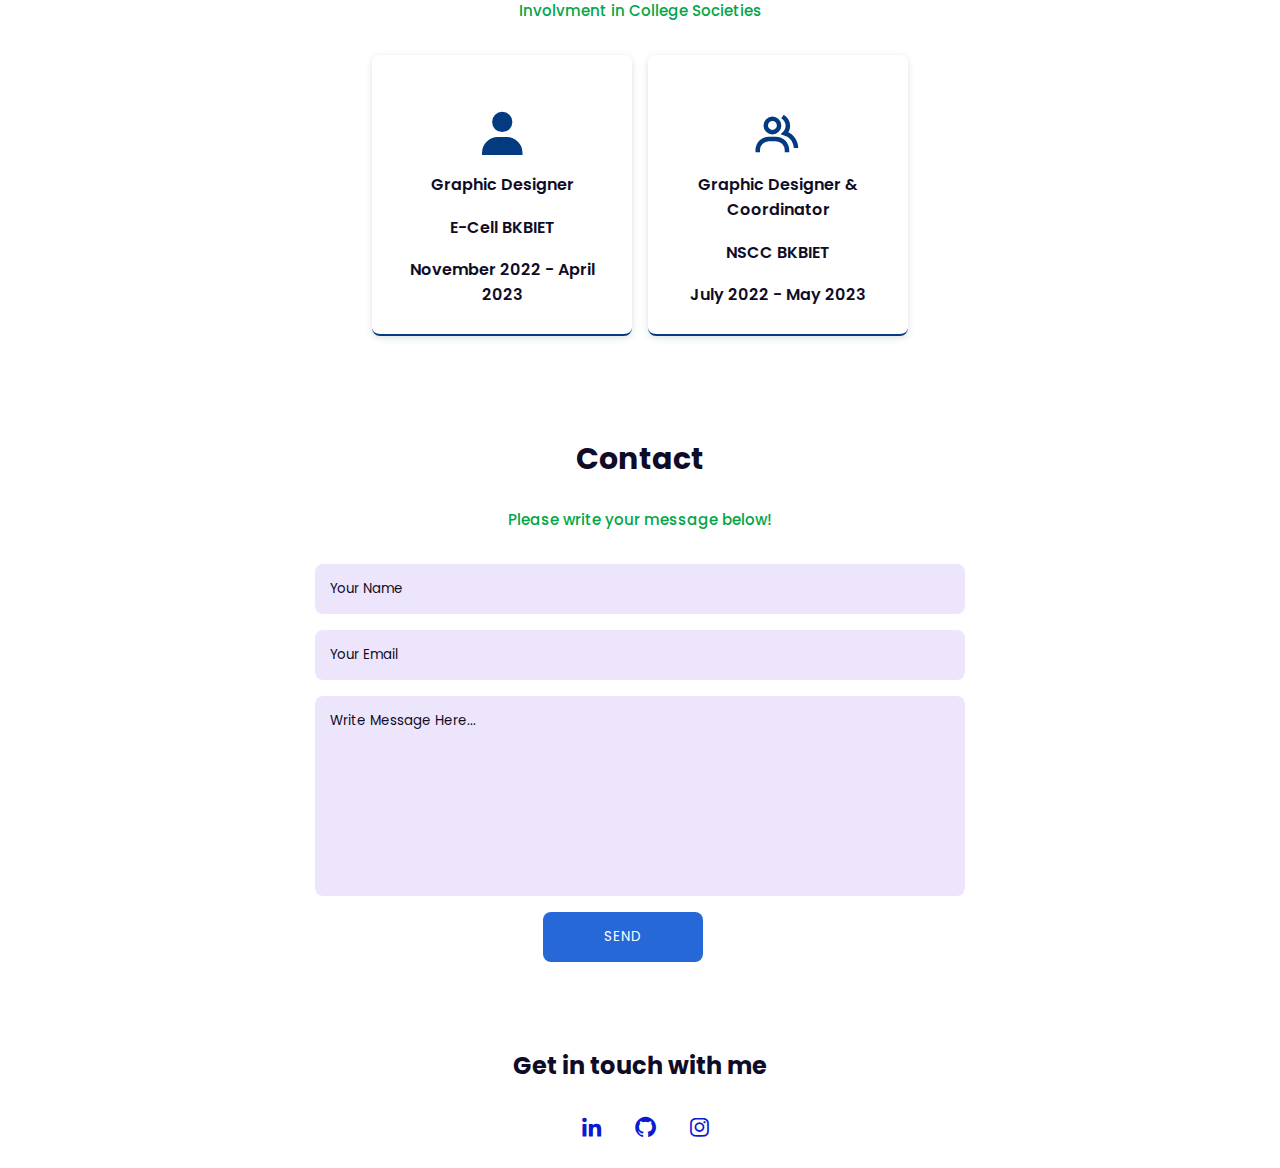
==== commit fdad8b99: "Add files via upload" ====
--- a/index.html
+++ b/index.html
@@ -11,273 +11,229 @@
 </head>
 
 <body>
-<!-- Navbar  Section Start -->
-<header>
-    <a href="#home" class="logo">Port <span> Folio</span></a>
-
-    <div class="bx bx-menu" id="menu-icon"></div>
-
-    <ul class="navbar">
-        <li><a href="#home">Home</a></li>
-        <li><a href="#about">About</a></li>
-        <li><a href="#skills">Skills</a></li>
-        <li><a href="#Education">Education</a></li>
-        <li><a href="#Interests & Experience">Interests & Experience</a></li>
-        <li><a href="#contact">Contact</a></li>
-        <div class="bx bx-moon" id="darkmode"></div>
-    </ul>
-</header>
-<!-- Navbar Section End -->
-<!-- Home Section Start -->
-<section class="home" id="home">
-    <div class="social">
-        <a href="https://www.linkedin.com/in/deepakpanwar"><i class='bx bxl-linkedin'></i></a>
-        <a href="https://instagram.com/deepakpanwar512?igshid=ZGUzMzM3NWJiOQ=="><i class='bx bxl-instagram'></i></a>
-        <a href="https://github.com/DJPanwar"><i class='bx bxl-github'></i></a>
+    <!-- Navbar  Section Start -->
+    <header>
+        <a href="#home" class="logo">Port <span> Folio</span></a>
+
+        <div class="bx bx-menu" id="menu-icon"></div>
+
+        <ul class="navbar">
+            <li><a href="#home">Home</a></li>
+            <li><a href="#about">About</a></li>
+            <li><a href="#skills">Skills</a></li>
+            <li><a href="#Education">Education</a></li>
+            <li><a href="#Interests & Experience">Interests & Experience</a></li>
+            <li><a href="#contact">Contact</a></li>
+            <div class="bx bx-moon" id="darkmode"></div>
+        </ul>
+    </header>
+    <!-- Navbar Section End -->
+    <!-- Home Section Start -->
+    <section class="home" id="home">
+        <div class="home-text">
+            <span>Hello, I'm</span>
+            <h1>Deepak Panwar</h1>
+            <h2>Enthusiastic Student</h2>
+            <p>An asipiring Software Developer<br> having interest in various software <br> technologies.</p>
+        </div>
+    </section>
+    <!-- Home Section End -->
+    <!-- About Section Start -->
+
+    <section class="about" id="about">
+        <div class="heading">
+            <h2>About Me</h2>
+            <span>Introduction</span>
+        </div>
+
+        <div class="about-container">
+            <div class="about-img">
+                <img src="WhatsApp Image 2023-08-04 at 12.34.49 PM.jpeg" alt="">
+            </div>
+            <div class="about-text">
+                <p>Hey there! I'm Deepak Panwar, currently in my 6th semester of B.Tech. in Computer Science at B K
+                    Birla Institute of Engineering And Technology, Pilani.</p>
+                <br>
+                <p>I'm excited about becoming a developer and look forward to starting my journey in the dynamic and
+                    ever-evolving IT industry in the near future.</p>
+                <br>
+                <p>I'm always eager to learn new things and connect with awesome people who share the same interests.
+                </p>
+                <br>
+                <p>In my free time, I also enjoy to design poster, logos, and video editing. You can Visit my designs
+                    with the link : <span><a href="design.html"><b>Designs</b></a></span>. Feel free to connect with me
+                    through the social links provided below.</p>
+                <div class="information">
+                    <div class="info-box">
+                        <i class='bx bxs-user'></i>
+                        <span>Deepak Panwar</span>
+                    </div>
+
+                    <div class="info-box">
+                        <i class='bx bxs-phone'></i>
+                        <span>+91 9521723305</span>
+                    </div>
+
+                    <div class="info-box">
+                        <i class='bx bxs-envelope'></i>
+                        <span>deepak512panwar@gmail.com</span>
+                    </div>
+                </div>
+                <a href="first resume.pdf" class="btn">Download Cv</a>
+            </div>
+        </div>
+    </section>
+    <!-- About Section End -->
+
+
+    <!-- Skills Section Start -->
+
+    <section class="skills" id="skills">
+        <div class="heading">
+            <h2>Skills</h2>
+            <span>My Skills</span>
+        </div>
+        <div class="row">
+            <div class="pill-container">
+                <div class="common-pill">Python</div>
+                <div class="common-pill">HTML</div>
+                <div class="common-pill">CSS</div>
+                <div class="common-pill">C++</div>
+                <div class="common-pill">C</div>
+                <div class="common-pill">JAVA</div>
+                <div class="common-pill">SQL</div>
+                <div class="common-pill">ML</div>
+            </div>
+        </div>
+    </section>
+    <!-- Skills Section End -->
+
+
+    
+    <!-- Skills Section Start -->
+
+    <section class="skills" id="skills">
+        <div class="heading">
+            <h2>Soft-Skills</h2>
+        </div>
+        <div class="row">
+            <div class="pill-container">
+                <div class="common-pill">Team Management</div>
+                <div class="common-pill">Designing</div>
+                <div class="common-pill">Communication</div>
+            </div>
+        </div>
+    </section>
+    <!-- Skills Section End -->
+
+
+    <!-- Services Section Start -->
+    <section class="Education" id="Education">
+        <div class="heading">
+            <h2>Education</h2>
+            <span>My Education</span>
+        </div>
+        <div class="services-content">
+
+            <div class="services-box">
+                <i class='bx bx-code'></i>
+                <h3><b>B.Tech.</b></h3>
+                <h3>Computer Science</h3>
+                <h3>B K Birla Institute of Engineering & Technology, Pilani</h3>
+                <h3>Year: 2020-2024</h3>
+            </div>
+
+            <div class="services-box">
+                <i class='bx bx-math'></i>
+                <h3><b>High School</b></h3>
+                <h3>PCM</h3>
+                <h3>Smt. Jamuna Mishra Academy, Pilani, Rajasthan</h3>
+                <h3>Year: 2019-2020</h3>
+            </div>
+
+        </div>
+    </section>
+    <!-- Services Section End -->
+
+    <!-- Services Section Start -->
+    <section class="Interests & Experience" id="Interests & Experience">
+        <div class="heading">
+            <h2>Interests</h2>
+            <span>Here are my areas of Interests</span>
+        </div>
+        <div class="services-content">
+
+            <div class="services-box">
+                <i class='bx bx-code-alt'></i>
+                <h3>DSA</h3>
+            </div>
+
+            <div class="services-box">
+                <i class='bx bxs-brain'></i>
+                <h3>ML</h3>
+            </div>
+            <div class="services-box">
+                <i class='bx bx-brush'></i>
+                <h3>Graphic Design<h3>
+            </div>
+
+            <div class="services-box">
+                <i class='bx bxs-data'></i>
+                <h3>Data Management</h3>
+            </div>
+        </div>
+        <br>
+        <div class="heading">
+            <h2>Voluenteer Experience</h2>
+            <span>Involvment in College Societies</span>
+        </div>
+        <div class="services-content">
+
+            <div class="services-box">
+                <i class='bx bxs-user'></i>
+                <h3>Graphic Designer</h3>
+                <h3>E-Cell BKBIET</h3>
+                <h3>November 2022 - April 2023</h3>
+            </div>
+
+            <div class="services-box">
+                <i class='bx bx-group'></i>
+                <h3>Graphic Designer & Coordinator</h3>
+                <h3>NSCC BKBIET</h3>
+                <h3>July 2022 - May 2023</h3>
+            </div>
+    </section>
+    <!-- Services Section End -->
+
+    <!-- Contact Section Start -->
+    <section class="contact" id="contact">
+        <div class="heading">
+            <h2>Contact</h2>
+            <br>
+            <span>Please write your message below!</span>
+        </div>
+        <div class="contact-form">
+            <form name="contact" method="POST" data-netlify="true">
+                <input type="hidden" name="form-name" value="contact">
+                <input type="text" name="name" placeholder="Your Name" required>
+                <input type="email" name="email" id="" placeholder="Your Email" required>
+                <textarea name="message" cols="30" rows="10" placeholder="Write Message Here..." required></textarea>
+                <input type="button" value="Send" class="contact-button">
+            </form>
+        </div>
+    </section>
+    <!-- Contact Section End -->
+    <div class="footer">
+        <h2>Get in touch with me</h2>
+        <div class="footer-social">
+            <a href="https://www.linkedin.com/in/deepakpanwar"><i class='bx bxl-linkedin'></i></a>
+            <a href="https://github.com/DJPanwar"><i class='bx bxl-github'></i></a>
+            <a href="https://instagram.com/deepakpanwar512?igshid=ZGUzMzM3NWJiOQ=="><i class='bx bxl-instagram'></i></a>
+        </div>
+
     </div>
-    <div class="home-img">
-        <img src="profile-pic.png" alt="">
-    </div>
-    <div class="home-text">
-        <span>Hello, I'm</span>
-        <h1>Deepak Panwar</h1>
-        <h2>Enthusiastic Student</h2>
-        <p>An asipiring Software Developer<br> having interest in various software <br> technologies.</p>
-        <a href="first resume.pdf" class="btn">Download CV</a>
-    </div>
-</section>
-<!-- Home Section End -->
-<!-- About Section Start -->
-
-<section class="about" id="about">
-    <div class="heading">
-        <h2>About Me</h2>
-        <span>Introduction</span>
-    </div>
-
-    <div class="about-container">
-        <div class="about-img">
-            <img src="about.png" alt="">
-        </div>
-        <div class="about-text">
-            <p>Hey there! I'm Deepak Panwar, currently in my 6th semester of B.Tech. in Computer Science at B K Birla Institute of Engineering And Technology, Pilani.</p>
-            <br>
-            <p>I'm excited about becoming a developer and look forward to starting my journey in the dynamic and ever-evolving IT industry in the near future.</p>
-            <br>
-            <p>I'm always eager to learn new things and connect with awesome people who share the same interests.</p>
-            <br>
-            <p>In my free time, I also enjoy to design poster, logos, and video editing. You can Visit my designs with the link : <span><a href="design.html"><b>Designs</b></a></span>. Feel free to connect with me through the social links provided below.</p>
-            <div class="information">
-                <div class="info-box">
-                    <i class='bx bxs-user'></i>
-                    <span>Deepak Panwar</span>
-                </div>
-
-                <div class="info-box">
-                    <i class='bx bxs-phone'></i>
-                    <span>+91 9521723305</span>
-                </div>
-
-                <div class="info-box">
-                    <i class='bx bxs-envelope'></i>
-                    <span>deepak512panwar@gmail.com</span>
-                </div>
-            </div>
-            <a href="first resume.pdf" class="btn">Download Cv</a>
-        </div>
-    </div>
-</section>
-<!-- About Section End -->
-
-
-<!-- Skills Section Start -->
-
-<section class="skills" id="skills">
-    <div class="heading">
-        <h2>Skills</h2>
-        <span>My Skills</span>
-    </div>
-
-    <div class="skills-container">
-        <div class="bars">
-
-            <div class="bars-box">
-                <h3>Python</h3>
-                <span>50%</span>
-                <div class="light-bar"></div>
-                <div class="percent-bar py-bar"></div>
-            </div>
-
-            <div class="bars-box">
-                <h3>Java</h3>
-                <span>54%</span>
-                <div class="light-bar"></div>
-                <div class="percent-bar js-bar"></div>
-            </div>
-
-            <div class="bars-box">
-                <h3>C & C++</h3>
-                <span>60%</span>
-                <div class="light-bar"></div>
-                <div class="percent-bar css-bar"></div>
-            </div>
-
-            <div class="bars-box">
-                <h3>MySql</h3>
-                <span>52%</span>
-                <div class="light-bar"></div>
-                <div class="percent-bar my-bar"></div>
-            </div>
-
-            <div class="bars-box">
-                <h3>Javascript</h3>
-                <span>50%</span>
-                <div class="light-bar"></div>
-                <div class="percent-bar js1-bar"></div>
-            </div>
-
-            <div class="bars-box">
-                <h3>Designing</h3>
-                <span>70%</span>
-                <div class="light-bar"></div>
-                <div class="percent-bar D-bar"></div>
-            </div>
-
-            <div class="bars-box">
-                <h3>Communication</h3>
-                <span>80%</span>
-                <div class="light-bar"></div>
-                <div class="percent-bar com-bar"></div>
-            </div>
-        </div>
-        <div class="skills-img">
-            <img src="1_8ygFKYb0Yo6Hc-vnScGA9A-removebg-preview.png" alt="Skill">
-        </div>
-    </div>
-</section>
-<!-- Skills Section End -->
-
-<!-- Services Section Start -->
-<section class="Education" id="Education">
-    <div class="heading">
-        <h2>Education</h2>
-        <span>My Education</span>
-    </div>
-    <div class="services-content">
-
-        <div class="services-box">
-            <i class='bx bx-code'></i>
-            <h3><b>B.Tech.</b></h3>
-            <h3>Computer Science</h3>
-            <h3>B K Birla Institute of Engineering & Technology, Pilani</h3>
-            <h3>Year: 2020-2024</h3>
-            <h3>CGPA:8.9</h3>
-            <a href="#contact">Learn More</a>
-        </div>
-
-        <div class="services-box">
-            <i class='bx bx-math'></i>
-            <h3><b>High School</b></h3>
-            <h3>Mathematics</h3>
-            <h3>Smt. Jamuna Mishra Academy, Pilani, Rajasthan</h3>
-            <h3>Year: 2019-2020</h3>
-            <h3>CGPA: 8.5</h3>
-            <a href="#contact">Learn More</a>
-        </div>
-     
-    </div>
-</section>
-<!-- Services Section End -->
-
-<!-- Services Section Start -->
-<section class="Interests & Experience" id="Interests & Experience">
-    <div class="heading">
-        <h2>Interests</h2>
-        <span>Here are my areas of Interests</span>
-    </div>
-    <div class="services-content">
-
-        <div class="services-box">
-            <i class='bx bx-code-alt'></i>
-            <h3>DSA</h3>
-            <a href="#contact">Learn More</a>
-        </div>
-
-        <div class="services-box">
-            <i class='bx bxs-brain'></i>
-            <h3>Ml</h3>
-            <a href="#contact">Learn More</a>
-        </div>
-        <div class="services-box">
-            <i class='bx bx-brush'></i>
-            <h3>Graphic Design<h3>
-            <a href="#contact">Learn More</a>
-        </div>
-
-        <div class="services-box">
-            <i class='bx bxs-data'></i>
-            <h3>Data Management</h3>
-            <a href="#contact">Learn More</a>
-        </div>
-    </div>
-    <br>
-    <div class="heading">
-        <h2>Voluenteer Experience</h2>
-        <span>Involvment in College Societies</span>
-    </div>
-    <div class="services-content">
-
-        <div class="services-box">
-            <i class='bx bxs-user'></i>
-            <h3>Graphic Designer</h3>
-            <h3>E-Cell BKBIET</h3>
-            <h3>November 2022 - April 2023</h3>
-            <a href="#contact">Learn More</a>
-        </div>
-
-        <div class="services-box">
-            <i class='bx bx-group'></i>
-            <h3>Graphic Designer & Coordinator</h3>
-            <h3>NSCC BKBIET</h3>
-            <h3>July 2022 - May 2023</h3>
-            <a href="#contact">Learn More</a>
-        </div>
-</section>
-<!-- Services Section End -->
-
-<!-- Contact Section Start -->
-<section class="contact" id="contact">
-    <div class="heading">
-        <h2>Contact</h2>
-        <span>Thanks for visiting my portfolio, I'm open for any kind of opportunities or suggestions.</span>
-        <br>
-        <br>
-        <span>Please write your message below!</span>
-    </div>
-    <div class="contact-form">
-        <form  name="contact" method="POST" data-netlify="true">
-            <input type="hidden" name="form-name" value="contact">
-            <input type="text" name="name" placeholder="Your Name" required>
-            <input type="email" name="email" id="" placeholder="Your Email" required>
-            <textarea name="message" cols="30" rows="10" placeholder="Write Message Here..." required></textarea>
-            <input type="submit" value="Send" class="contact-button">
-        </form>
-    </div>
-</section>
-<!-- Contact Section End -->
-<div class="footer">
-    <h2>Get in touch with me</h2>
-    <div class="footer-social">
-        <a href="https://www.linkedin.com/in/deepakpanwar"><i class='bx bxl-linkedin'></i></a>
-        <a href="https://github.com/DJPanwar"><i class='bx bxl-github'></i></a>
-        <a href="https://instagram.com/deepakpanwar512?igshid=ZGUzMzM3NWJiOQ=="><i class='bx bxl-instagram'></i></a>
-    </div>
-
-</div>
-
-<div class="copyright">
-    &#169; PortFolio| Made with HTML,CSS,JS.</p>
-</div>
+
+    
 
 
 
@@ -292,4 +248,4 @@
     <script src="script.js"></script>
 </body>
 
-</html>
+</html>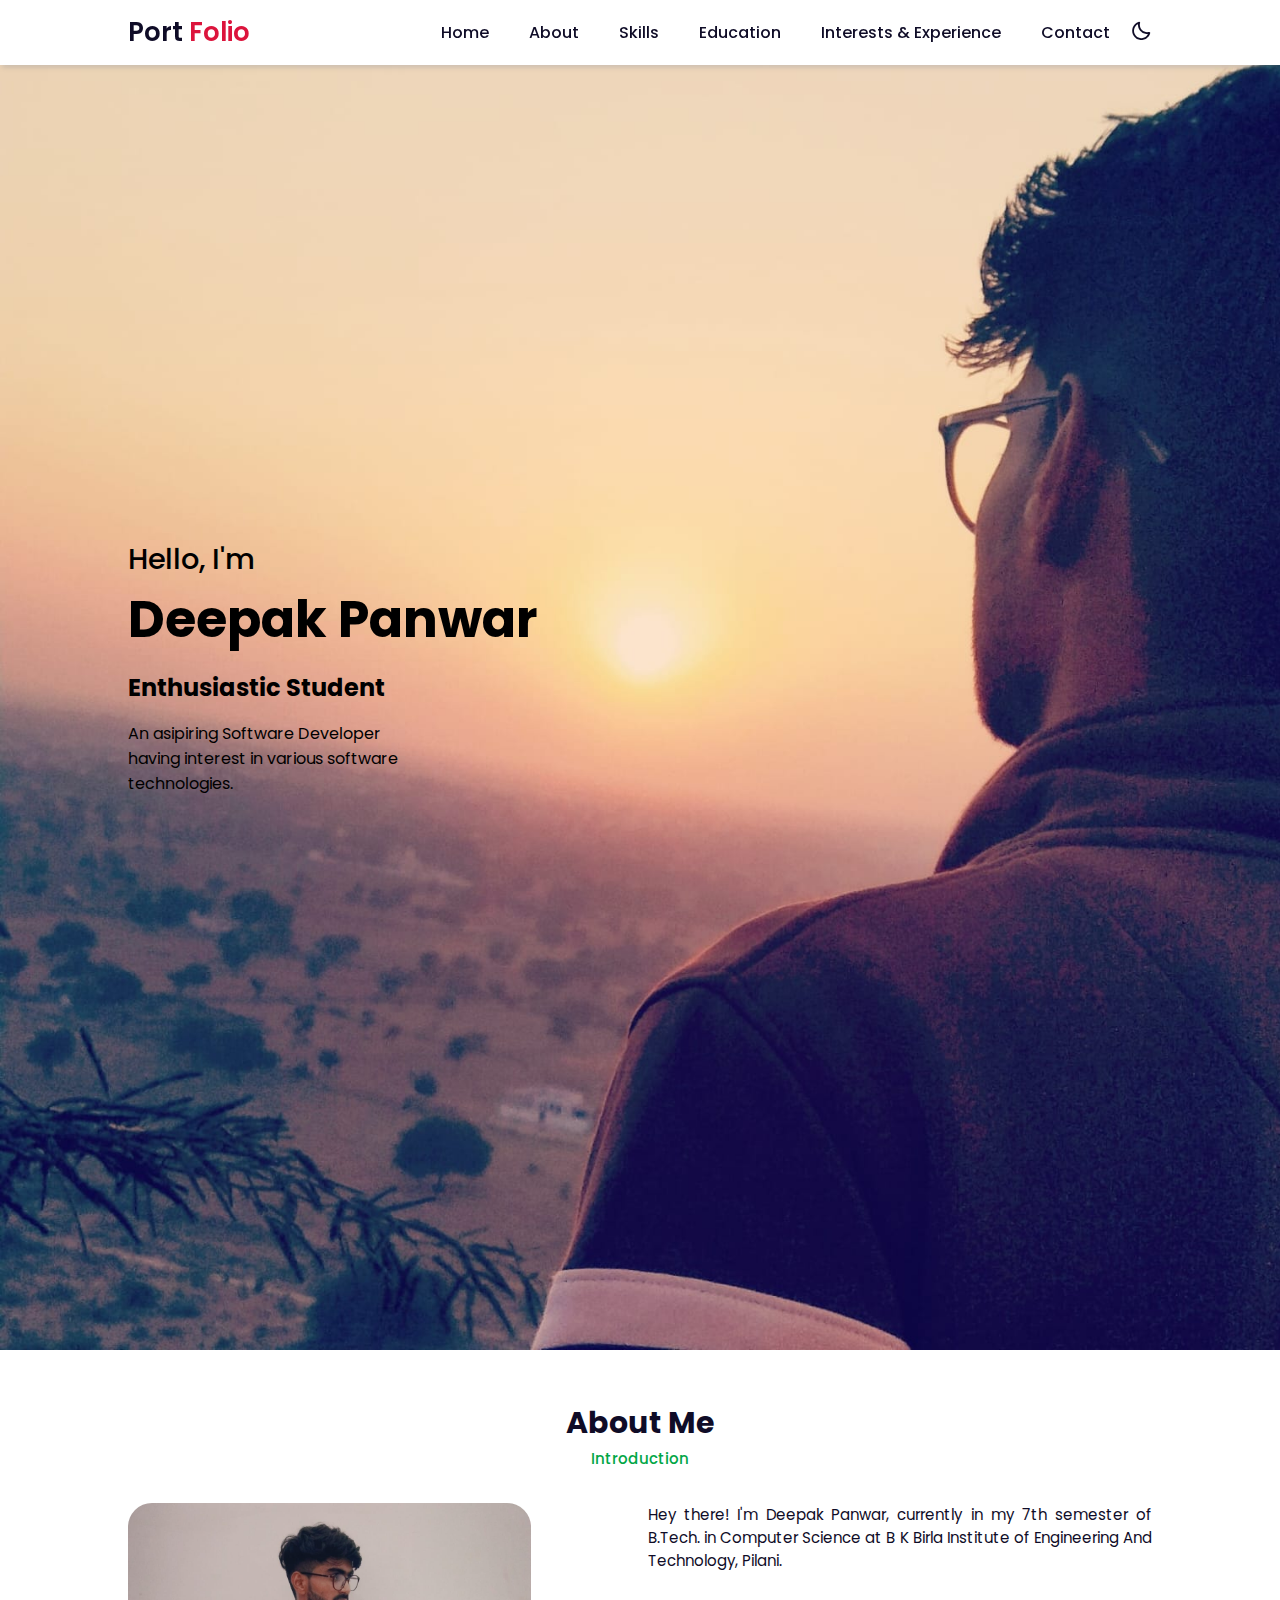
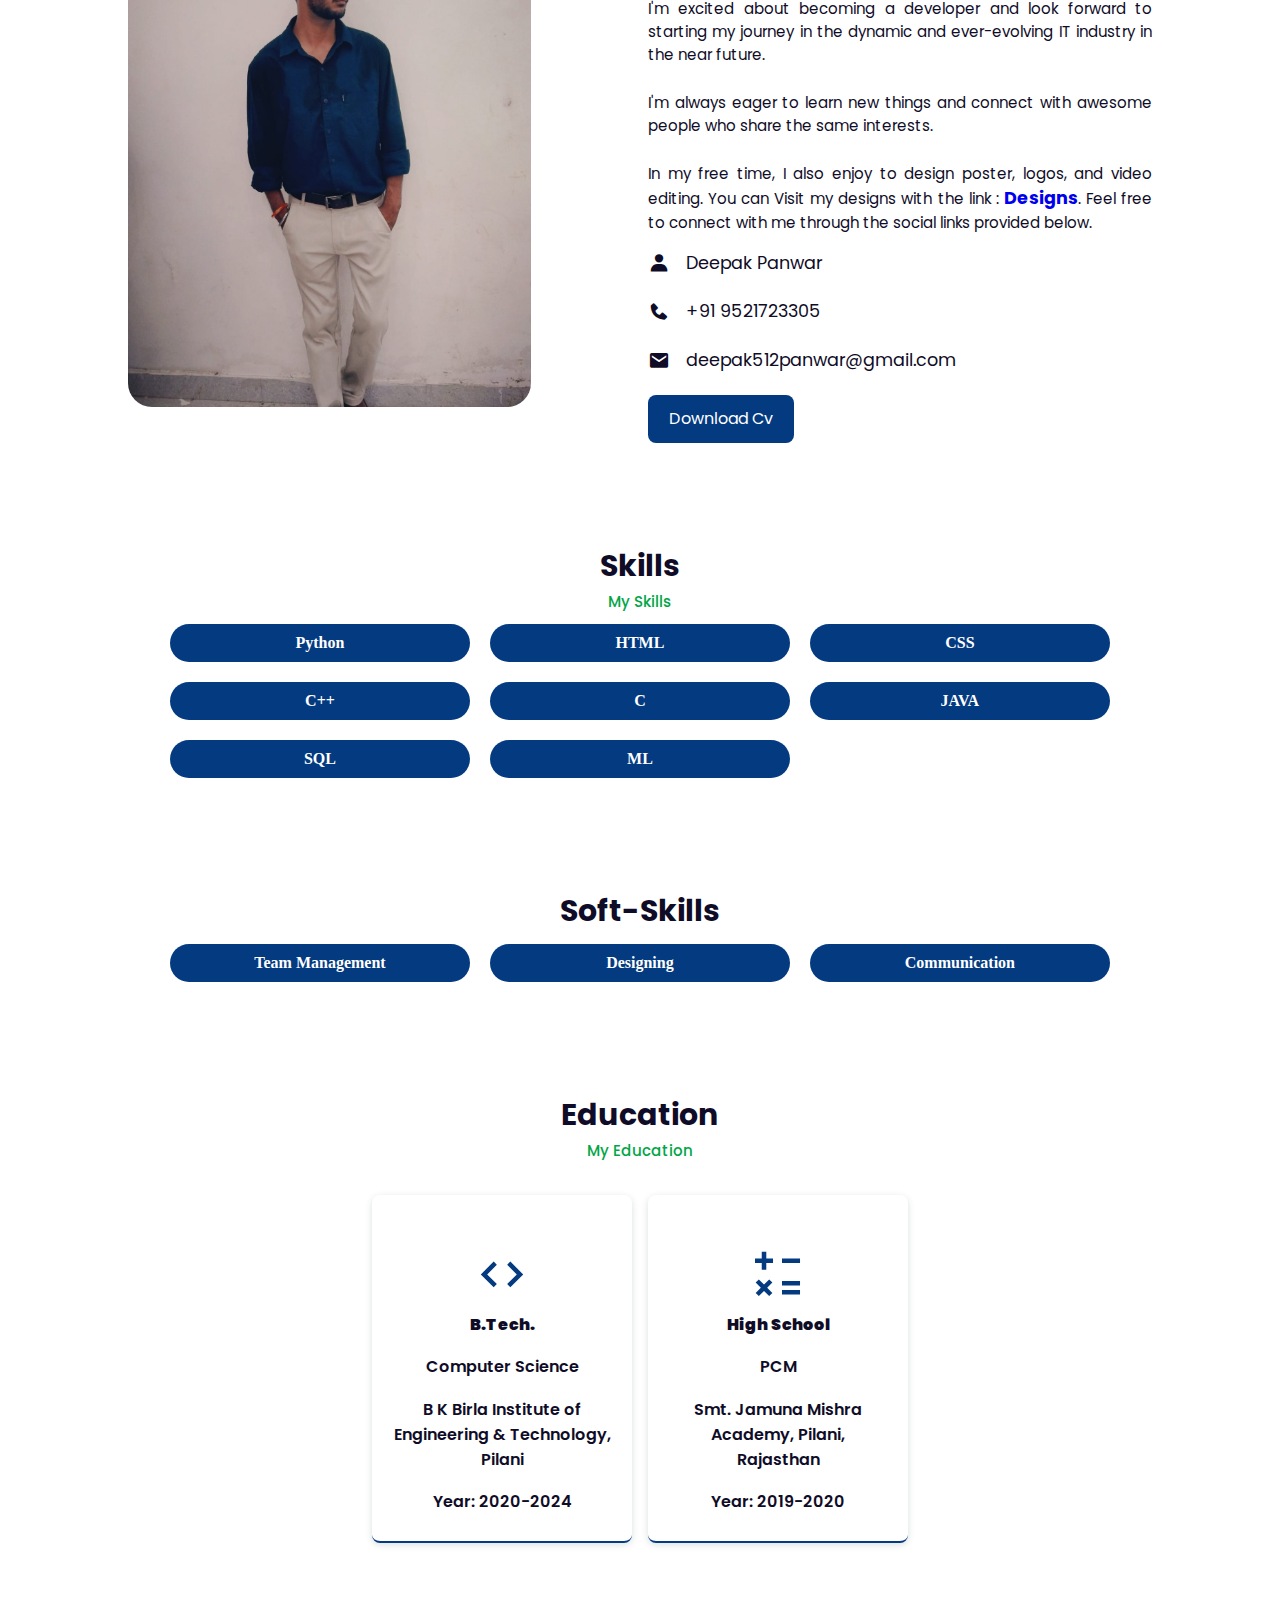
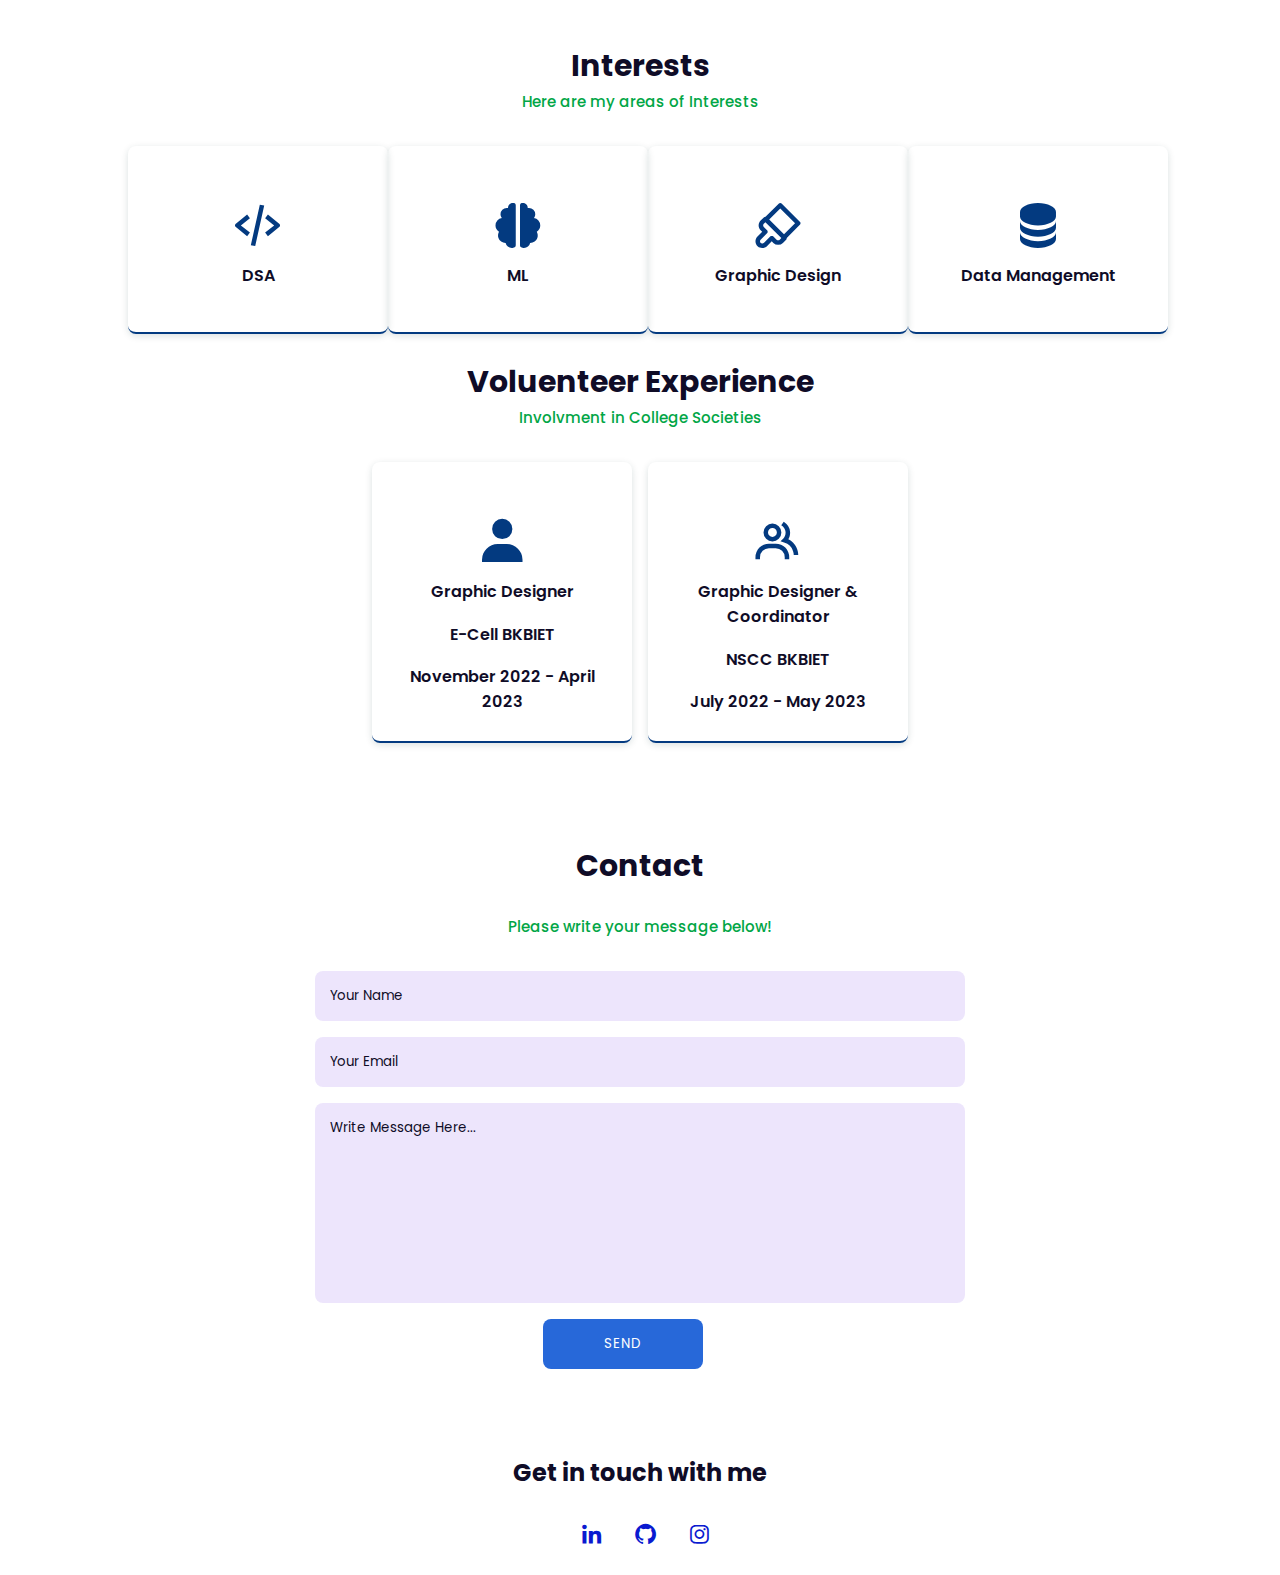
==== commit 90923c9e: "Update index.html" ====
--- a/index.html
+++ b/index.html
@@ -51,7 +51,7 @@
                 <img src="WhatsApp Image 2023-08-04 at 12.34.49 PM.jpeg" alt="">
             </div>
             <div class="about-text">
-                <p>Hey there! I'm Deepak Panwar, currently in my 6th semester of B.Tech. in Computer Science at B K
+                <p>Hey there! I'm Deepak Panwar, currently in my 7th semester of B.Tech. in Computer Science at B K
                     Birla Institute of Engineering And Technology, Pilani.</p>
                 <br>
                 <p>I'm excited about becoming a developer and look forward to starting my journey in the dynamic and
@@ -248,4 +248,4 @@
     <script src="script.js"></script>
 </body>
 
-</html>+</html>
--- a/style.css
+++ b/style.css
@@ -115,9 +115,12 @@
  .home {
    position: relative;
    width: 100%;
-   min-height: 100vh;
+   min-height: 150vh;
    display: grid;
-   grid-template-columns: 0.2fr 1fr 1fr;
+   grid-template-columns: 1fr;
+   background-image: url('WhatsApp\ Image\ 2023-08-04\ at\ 12.36.22\ PM.jpeg');
+   background-size: cover;
+   background-repeat: no-repeat;
    align-items: center;
    gap: 1rem;
  }
@@ -129,27 +132,26 @@
  .home-img img {
    width: 100%;
  }
-.home-img :hover{
-  transform: scale(1.1);
- 
-}
  .home-text span {
    font-size: var(--medium-font);
    font-weight: 500;
+   color: #000;
  }
 
  .home-text h1 {
    font-size: var(--big-font);
+   color: #000;
  }
  .home-text h2 {
-   font-size: 1.1rem;
-   font-weight: 400;
+   margin: 0.7rem 0 1rem;
+   color: #000;
  }
 
  .home-text p {
-   font-size: var(--p-font);
+   font-size: var(--m-font);
    font-weight: 400;
    margin: 0.7rem 0 1rem;
+   color: #000;
  }
 
  .social {
@@ -189,8 +191,12 @@
 
  .about-img img {
    width: 80%;
-   border-radius: 0.5rem;
- }
+   border-radius: 1.5rem;
+ }
+ .about-img img:hover{
+  transform: scale(1.1);
+   filter: drop-shadow(10px 10px 20px black);
+}
 
  .about-text p {
    font-size: var(--p-font);
@@ -218,80 +224,29 @@
  }
 
  .skills-container {
-   display: grid;
-   grid-template-columns: repeat(2, 1fr);
+   display:flex;
+   grid-template-columns: repeat(2,1fr);
    align-items: center;
-   gap: 2rem;
    margin-top: 4rem;
- }
-
- .skills-img img {
-   width: 80%;
-   padding-left: 4rem;
-   object-position: center;
- }
-
+
+ }
  .bars-box {
+   display: flex;
+   flex-wrap: wrap;
    position: relative;
-   display: flex;
-   justify-content: space-between;
-   align-items: center;
    padding: 1rem 0;
    margin-bottom: 1rem;
  }
 
  .bars-box h3,
  span {
+   
    font-size: 1.1rem;
    font-weight: 500;
  }
 
- .light-bar {
-   position: absolute;
-   bottom: 0;
-   left: 0;
-   width: 100%;
-   height: 0.5rem;
-   background: hsla(260, 100%, 44%, 0.4);
-   border-radius: 0.5rem;
- }
-
- .percent-bar {
-   position: absolute;
-   bottom: 0;
-   left: 0;
-   height: 0.5rem;
-   background: var(--main-color);
-   border-radius: 0.5rem;
- }
-
- .js1-bar {
-   width: 50%;
- }
-
- .css-bar {
-   width: 60%;
- }
-
- .js-bar {
-   width: 54%;
- }
-
- .my-bar {
-   width: 52%;
- }
-
-.py-bar { 
-   width: 50%;
- }
-
-.D-bar {
-   width: 70%;
- }
-
-.com-bar {
-   width: 80%;
- }
+
+
  .services-content {
    display: grid;
    grid-template-columns: repeat(auto-fit, minmax(200px, auto));
@@ -570,3 +525,59 @@
      margin-left: 25%;
    }
  }
+
+ /* The container for all the pills */
+.pill-container {
+  display: flex;
+  flex-wrap: wrap;
+  justify-content: flex-start;
+  max-width: 960px; /* Set a maximum width to prevent overflow */
+  margin: 0 auto; /* Center the container on the page */
+}
+
+/* Styles for all the pills */
+.common-pill {
+  font-weight: 600;
+  padding: 10px 20px;
+  text-align: center;
+  border-radius: 25px;
+  font-family: 'Open Sans';
+  background-color: var(--main-color);
+  color: #fff;
+  transition: background-color .3s, color .3s, transform .2s;
+  flex: 0 1 calc(33.33% - 20px); /* 33.33% - 20px to account for margins */
+  margin: 10px;
+  white-space: nowrap;
+}
+
+/* Set a specific size for the largest pill */
+/* .l-outline-pill {
+  flex: 0 1 40%; /* The largest pill will take up to 40% of the container's width */
+
+/* Styles for pill hover effects */
+.common-pill:hover {
+  background-color: var(--hover);
+  transform: scale(1.1); /* Add a scale transformation to create an effect on hover */
+}
+
+/* Media query for responsiveness on smaller screens */
+@media screen and (max-width: 960px) {
+  .common-pill {
+    /* Show 2 pills in a row on smaller screens */
+    flex: 0 1 calc(50% - 20px); /* 50% - 20px to account for margins */
+  }
+}
+
+@media screen and (max-width: 600px) {
+  .pill-container {
+    flex-direction: column; /* Stack the pills vertically on smaller screens */
+    align-items: center; /* Center the pills horizontally */
+  }
+  /* Override the width for all pills to take full width on smaller screens */
+  .common-pill {
+    flex: 0 1 calc(100% - 20px); /* 100% - 20px to account for margins */
+    max-width: none; /* Remove the maximum width on smaller screens */
+    width: 100%;
+
+  }
+}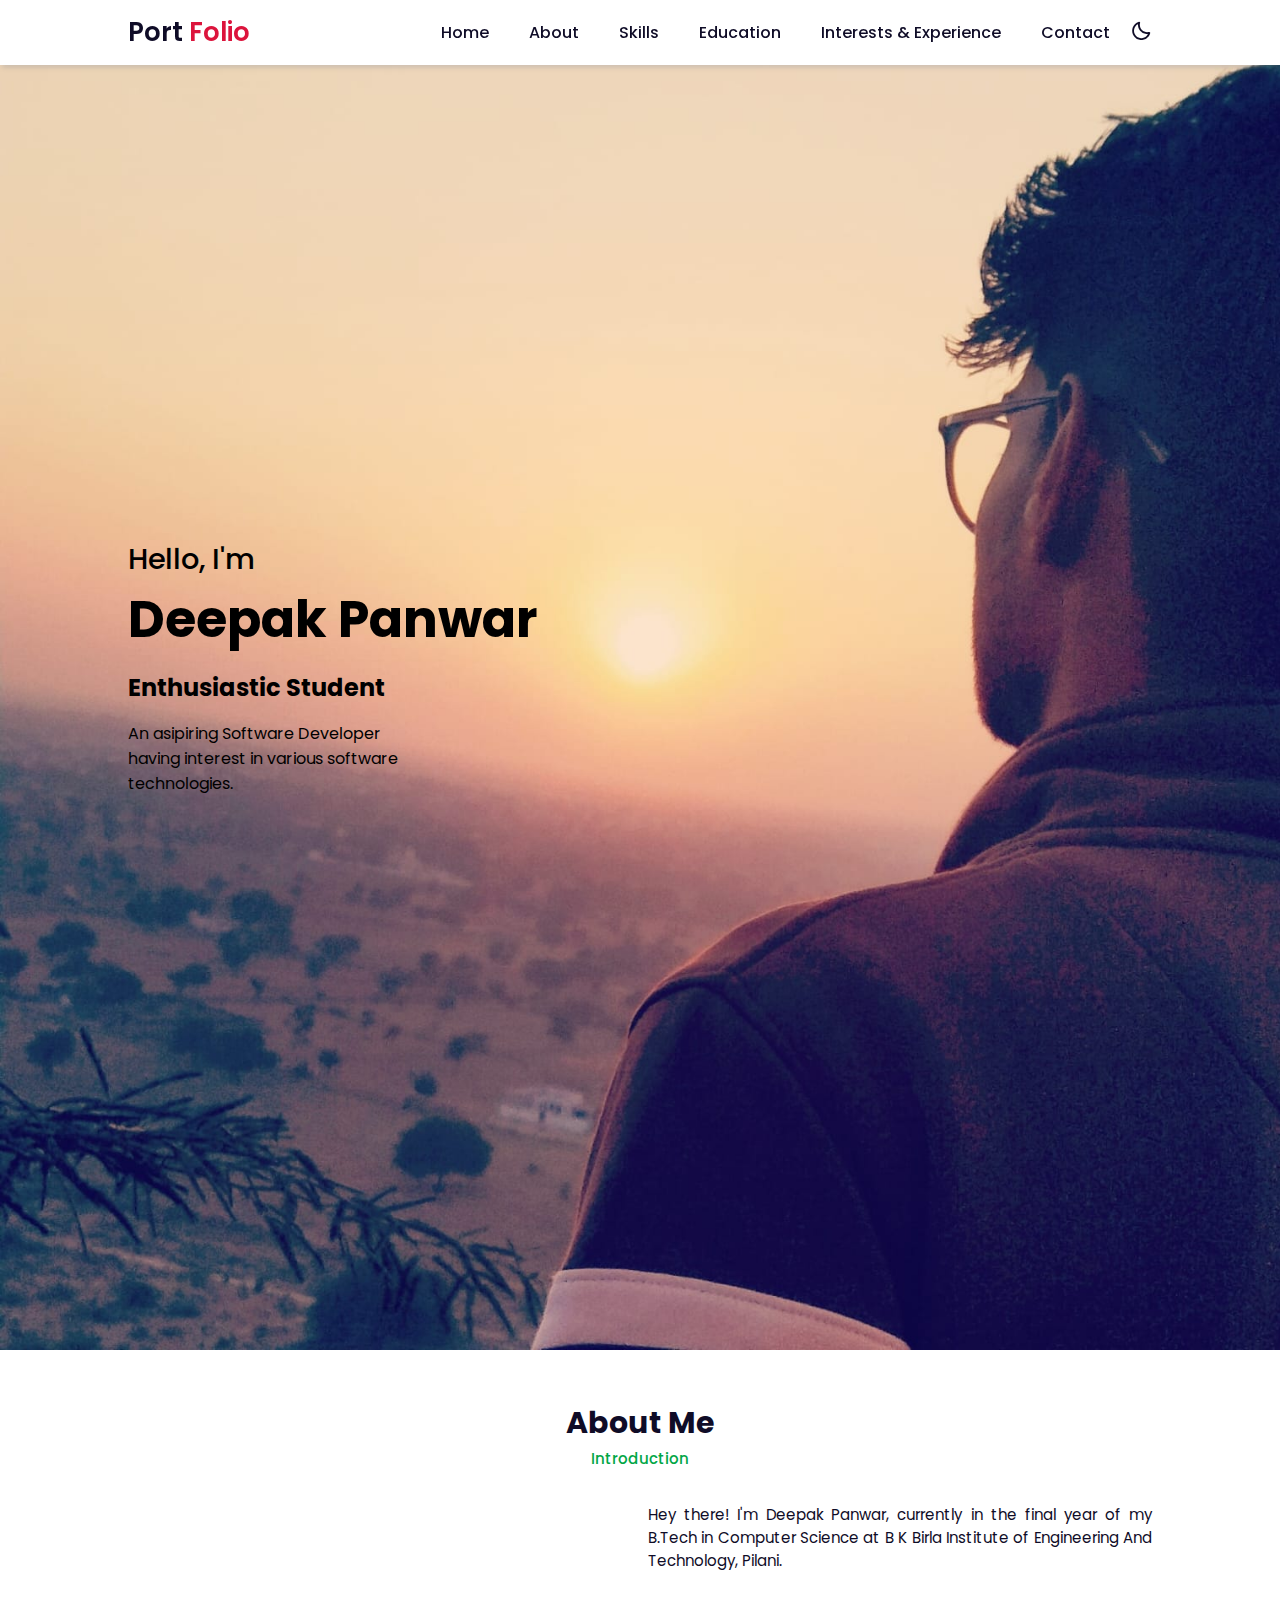
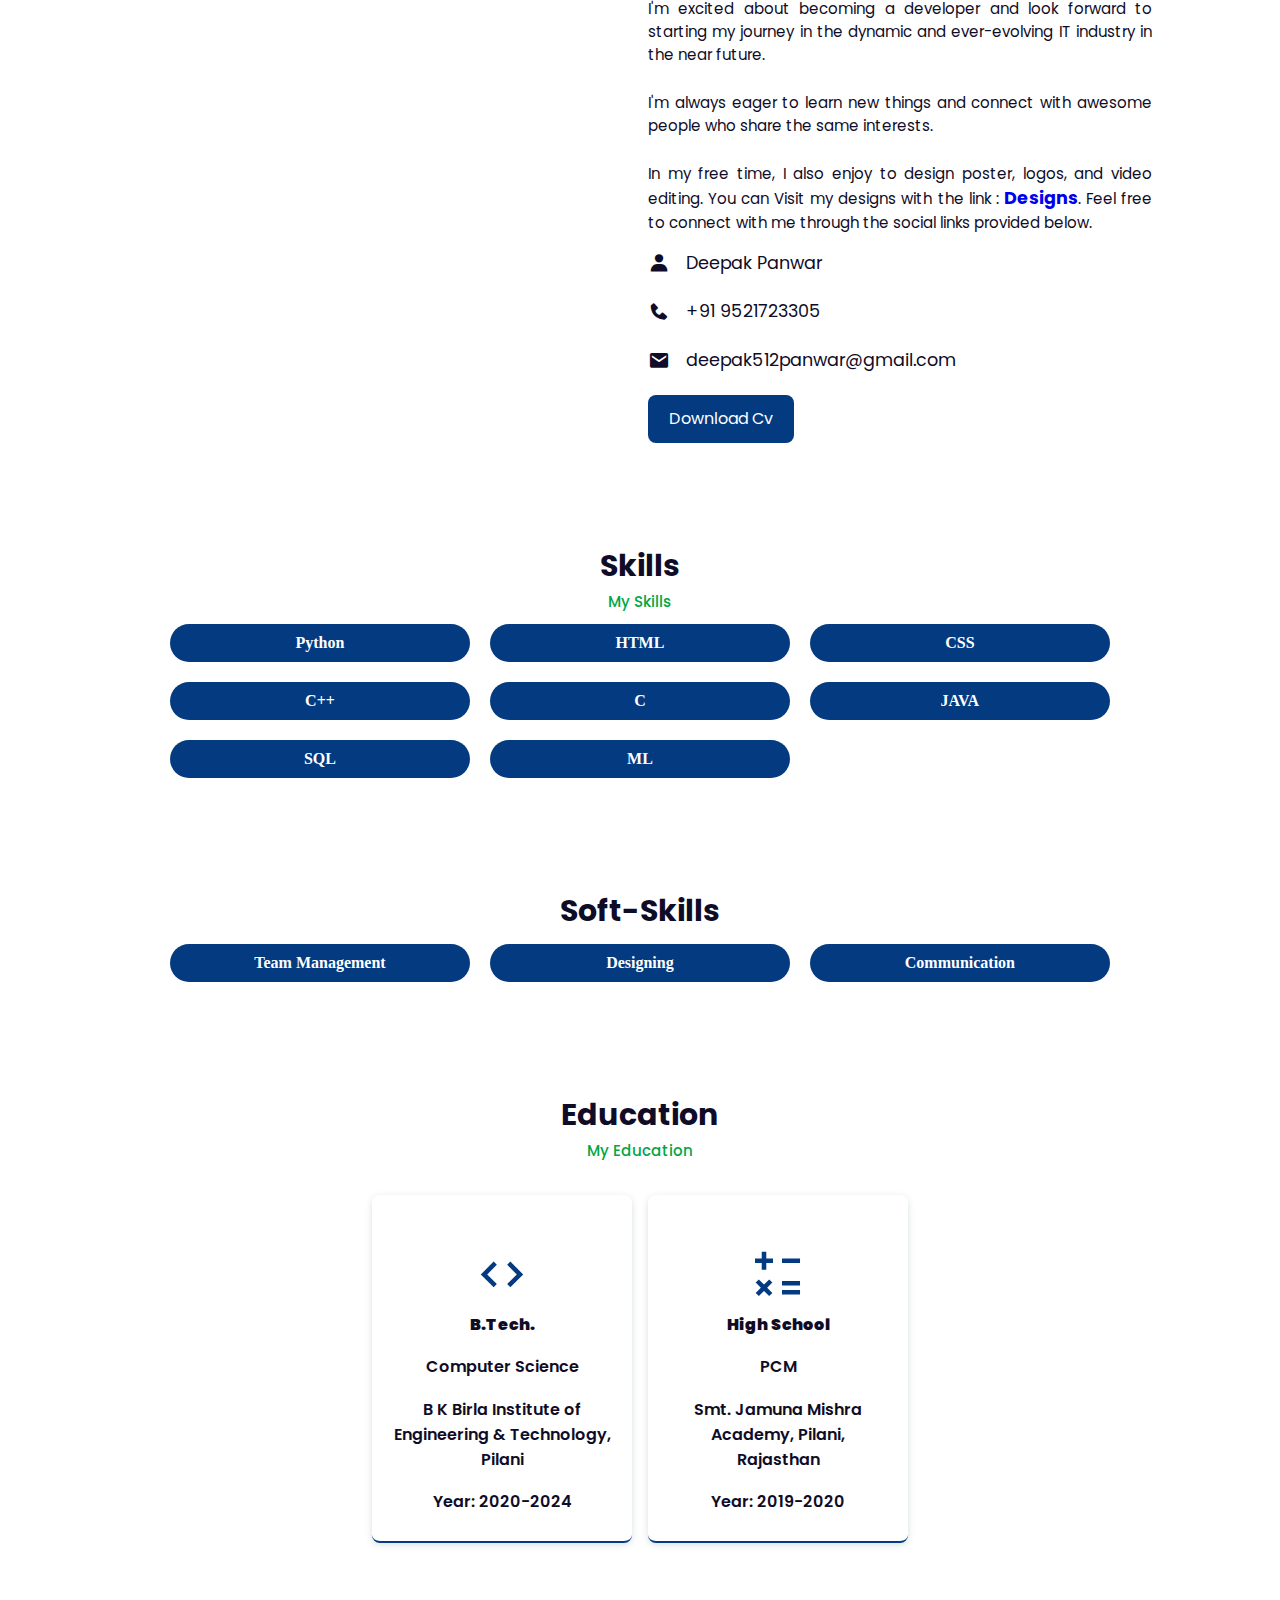
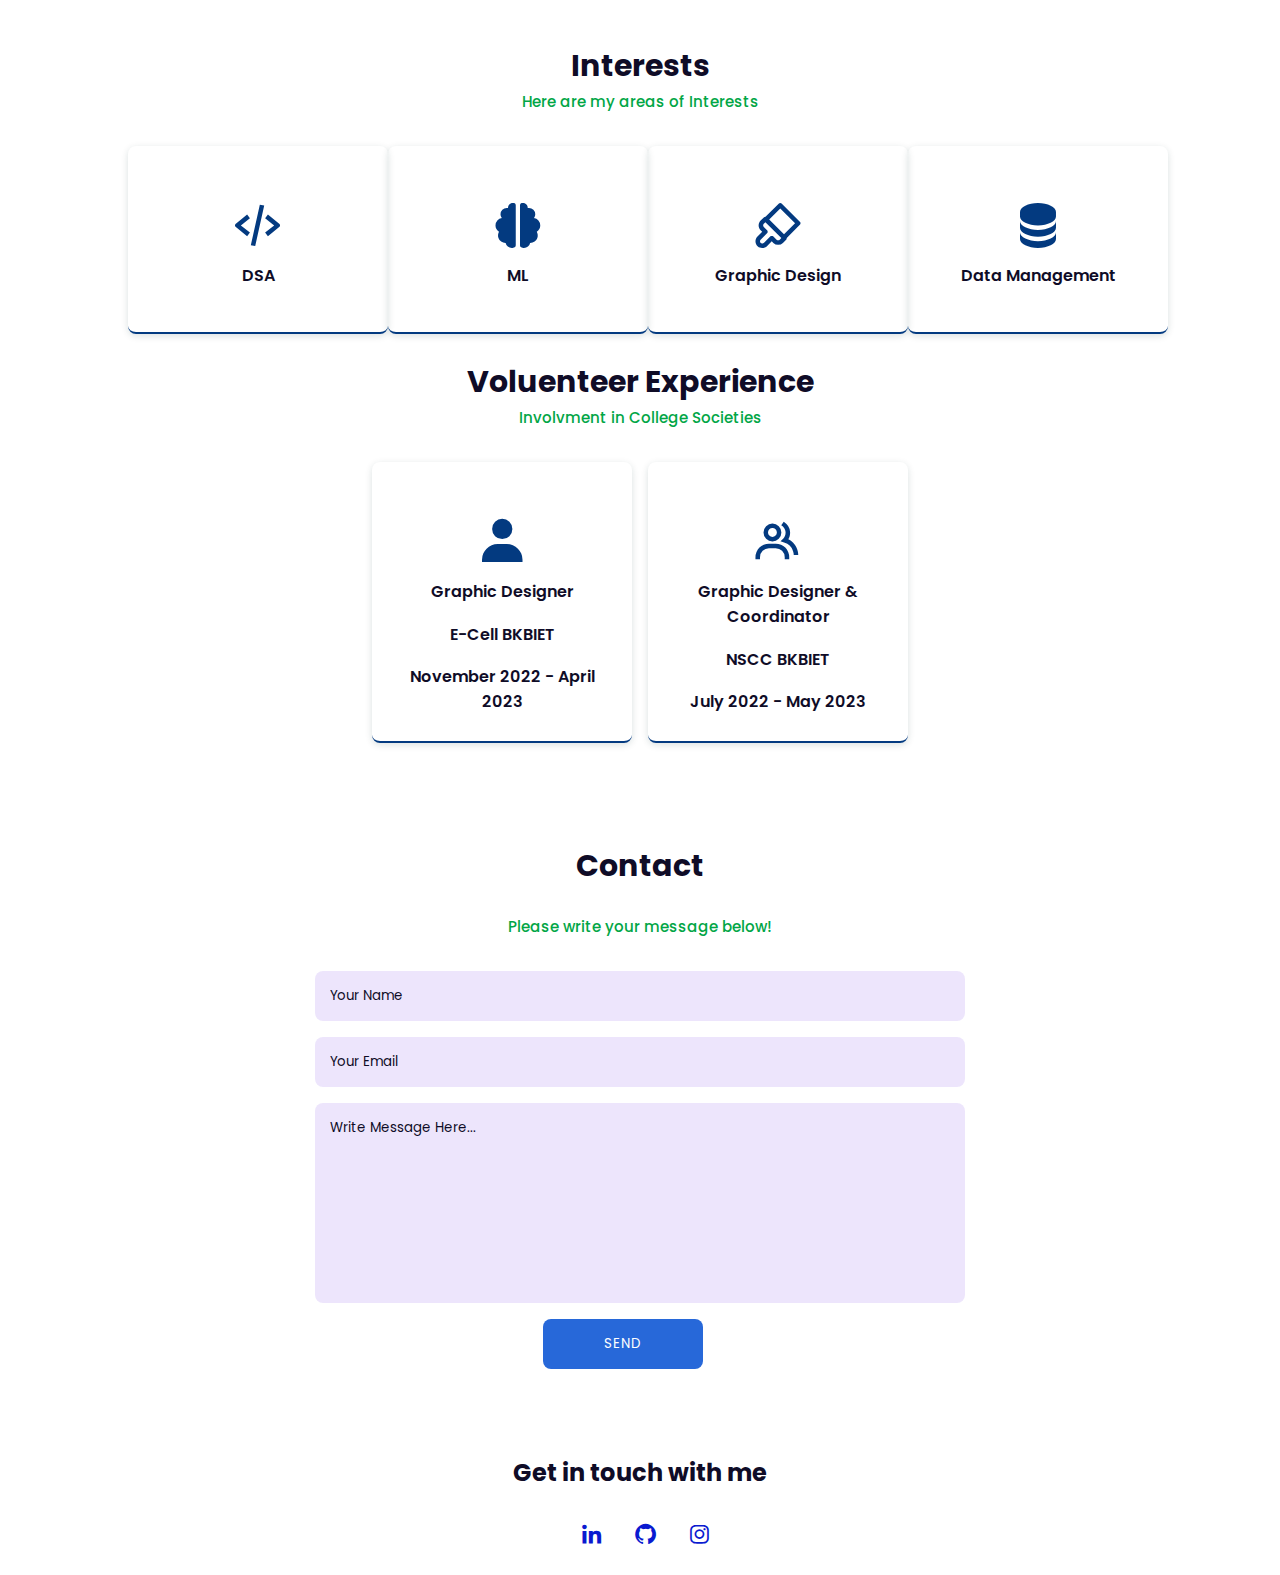
==== commit 790a2949: "Add files via upload" ====
--- a/index.html
+++ b/index.html
@@ -48,10 +48,10 @@
 
         <div class="about-container">
             <div class="about-img">
-                <img src="WhatsApp Image 2023-08-04 at 12.34.49 PM.jpeg" alt="">
+                <img src="deepak.jpg" alt="">
             </div>
             <div class="about-text">
-                <p>Hey there! I'm Deepak Panwar, currently in my 7th semester of B.Tech. in Computer Science at B K
+                <p>Hey there! I'm Deepak Panwar, currently in the final year of my B.Tech in Computer Science at B K
                     Birla Institute of Engineering And Technology, Pilani.</p>
                 <br>
                 <p>I'm excited about becoming a developer and look forward to starting my journey in the dynamic and
@@ -248,4 +248,4 @@
     <script src="script.js"></script>
 </body>
 
-</html>
+</html>